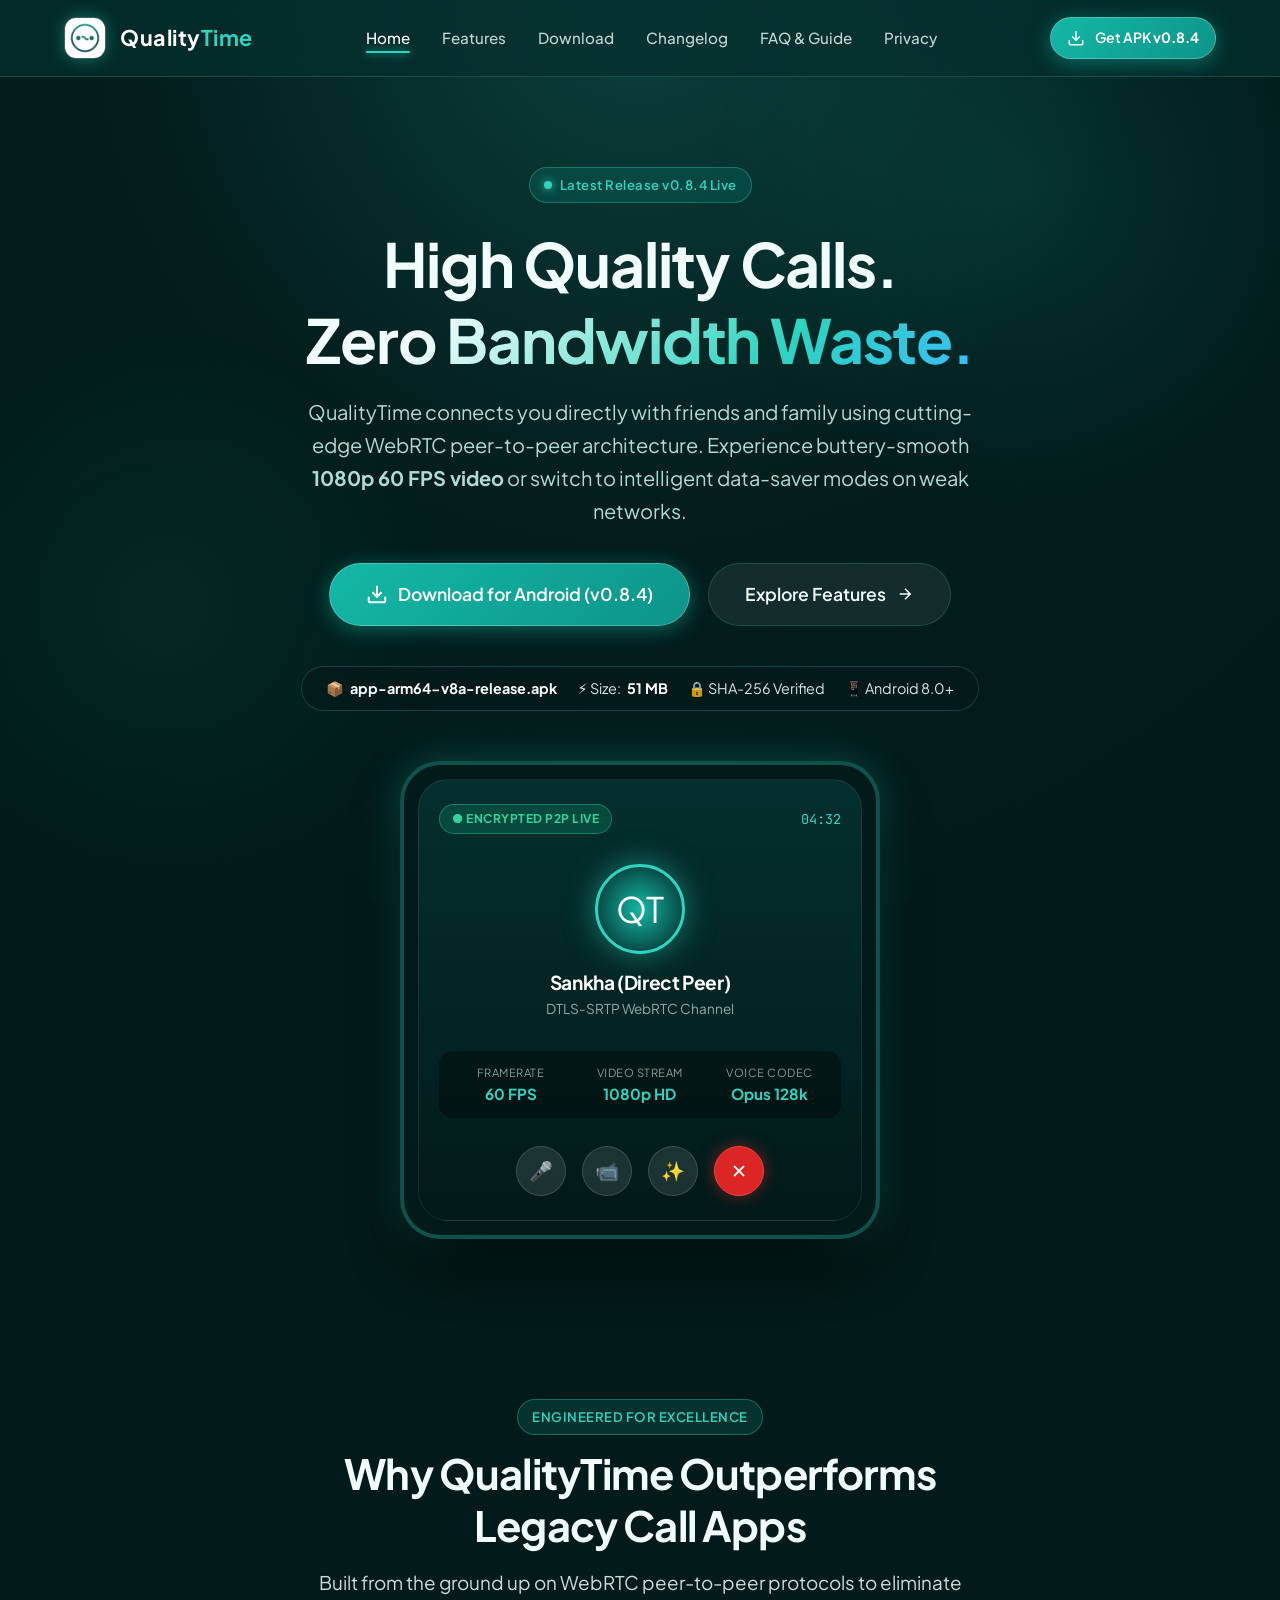
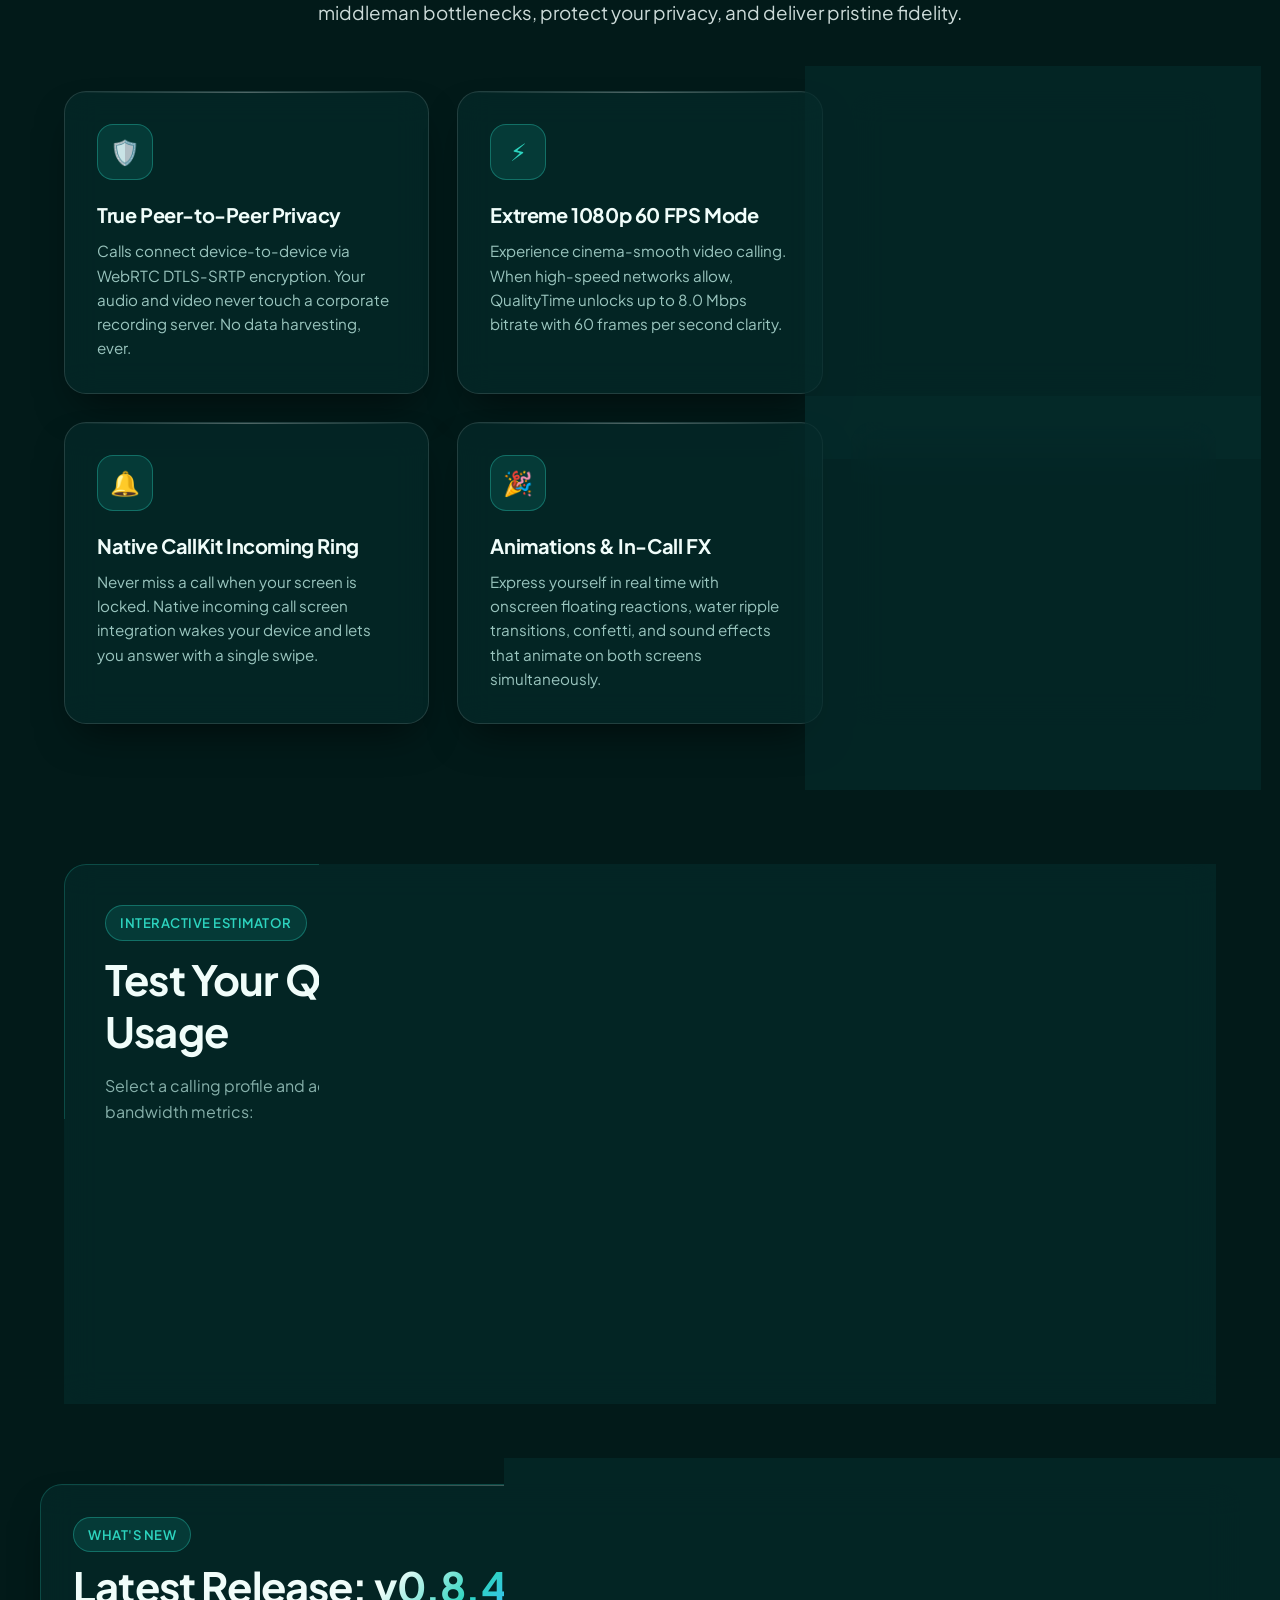
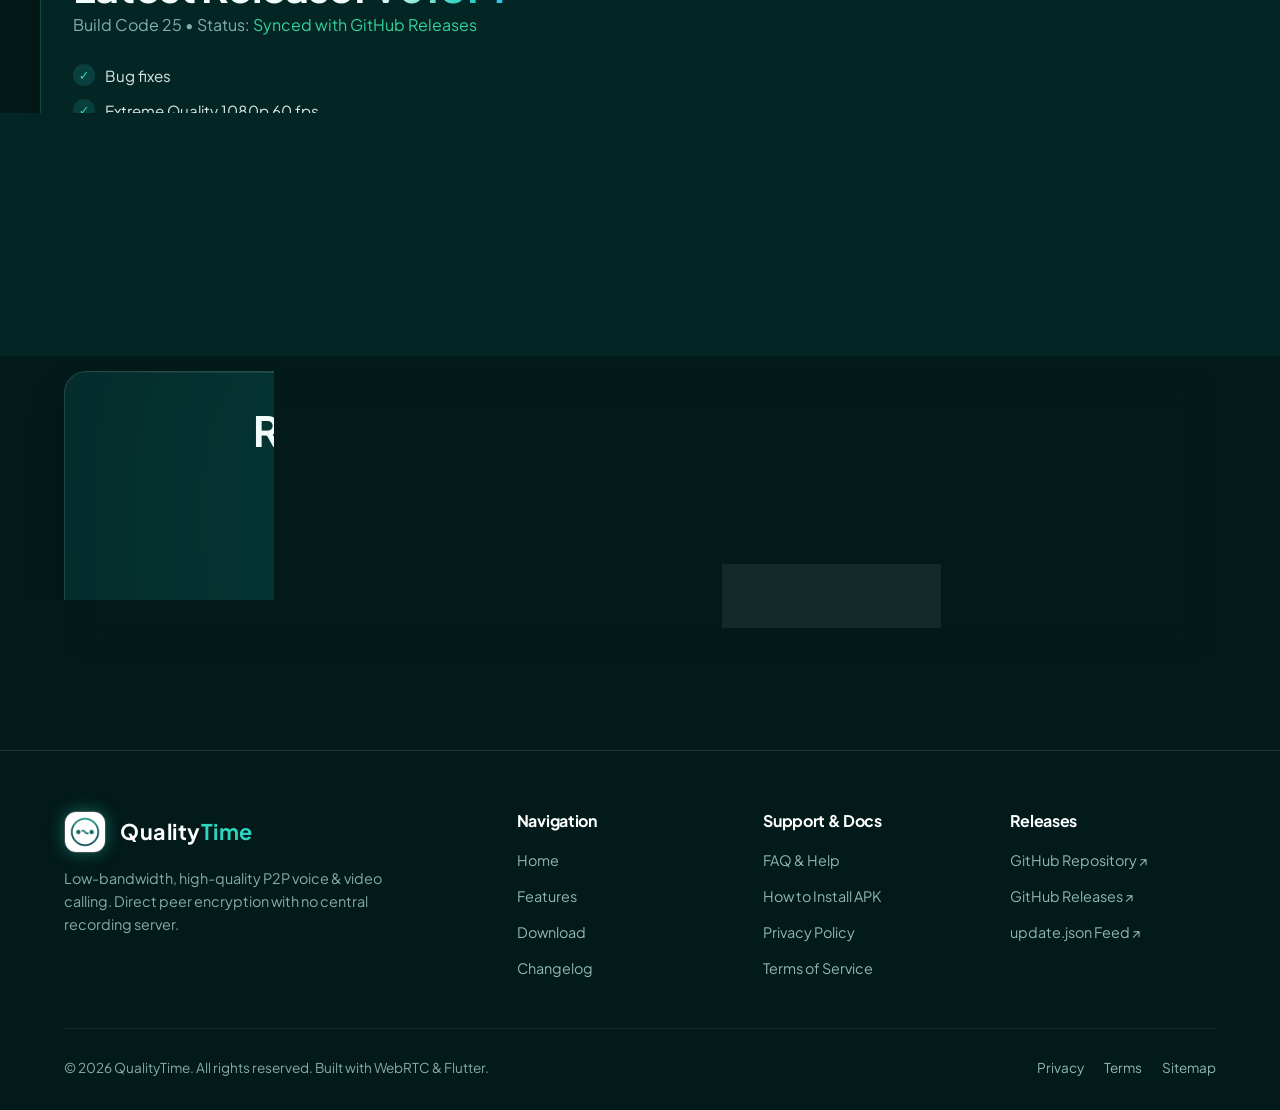
==== docs/index.html @ e75ec9ff "Backup 2026-10-20 17:45" ====
<!DOCTYPE html>
<html lang="en">
<head>
  <meta charset="UTF-8">
  <meta name="viewport" content="width=device-width, initial-scale=1.0">
  <title>QualityTime - High Quality, Low Bandwidth P2P Calling App | Android APK Download</title>
  
  <!-- SEO Meta Tags -->
  <meta name="description" content="Download QualityTime APK for Android. Low-bandwidth, extreme high-quality (1080p 60fps) peer-to-peer voice and video calling app powered by WebRTC. Direct end-to-end encrypted calls without server intermediaries.">
  <meta name="keywords" content="QualityTime, QualityTime APK download, P2P call app, WebRTC video calling, low bandwidth video call, 1080p 60fps video call, encrypted calling app, android apk download, private voice calling, livekit p2p">
  <meta name="author" content="QualityTime Team">
  <meta name="robots" content="index, follow">
  <link rel="canonical" href="./index.html">

  <!-- Open Graph / Facebook -->
  <meta property="og:type" content="website">
  <meta property="og:url" content="https://sankha07x.github.io/qualitytime/">
  <meta property="og:title" content="QualityTime - High Quality, Low Bandwidth P2P Calling App">
  <meta property="og:description" content="Experience studio-grade 1080p 60 FPS peer-to-peer calling on any network. Direct WebRTC encryption, ultra-low bandwidth consumption, and native lockscreen incoming calls.">
  <meta property="og:image" content="assets/img/app-icon.png">

  <!-- Twitter Card -->
  <meta name="twitter:card" content="summary_large_image">
  <meta name="twitter:title" content="QualityTime - High Quality, Low Bandwidth P2P Calling App">
  <meta name="twitter:description" content="Extreme Quality 1080p 60fps, low-data mode, and end-to-end encrypted direct peer calling. Download the latest Android APK.">
  <meta name="twitter:image" content="assets/img/app-icon.png">

  <!-- Favicon & Touch Icons -->
  <link rel="icon" type="image/png" href="favicon.png">
  <link rel="apple-touch-icon" href="assets/img/app-icon.png">
  <meta name="theme-color" content="#042F2E">

  <!-- Google Fonts -->
  <link rel="preconnect" href="https://fonts.googleapis.com">
  <link rel="preconnect" href="https://fonts.gstatic.com" crossorigin>
  <link href="https://fonts.googleapis.com/css2?family=Plus+Jakarta+Sans:wght@400;500;600;700;800&family=JetBrains+Mono:wght@400;600&display=swap" rel="stylesheet">

  <!-- Stylesheet -->
  <link rel="stylesheet" href="assets/css/style.css">

  <!-- Schema.org SoftwareApplication JSON-LD Structured Data for Google Rich Results -->
  <script type="application/ld+json">
  {
    "@context": "https://schema.org",
    "@type": "SoftwareApplication",
    "name": "QualityTime",
    "operatingSystem": "Android 8.0 and above",
    "applicationCategory": "CommunicationApplication",
    "offers": {
      "@type": "Offer",
      "price": "0",
      "priceCurrency": "USD"
    },
    "downloadUrl": "https://github.com/Sankha07x/qualitytime-releases/releases/download/v0.8.4/app-arm64-v8a-release.apk",
    "softwareVersion": "0.8.4",
    "fileSize": "51MB",
    "description": "Low-bandwidth, high-quality P2P voice and video calling app with WebRTC direct connection, extreme 1080p 60fps mode, and live interactive effects.",
    "screenshot": "assets/img/app-icon.png",
    "aggregateRating": {
      "@type": "AggregateRating",
      "ratingValue": "4.9",
      "ratingCount": "128"
    }
  }
  </script>
</head>
<body>

  <!-- Navigation Bar -->
  <header class="navbar">
    <div class="container nav-container">
      <a href="index.html" class="brand" aria-label="QualityTime Home">
        <img src="assets/img/app-icon.png" alt="QualityTime Logo" class="brand-icon">
        <span class="brand-name">Quality<span>Time</span></span>
      </a>

      <nav>
        <ul class="nav-links">
          <li><a href="index.html" class="nav-link active">Home</a></li>
          <li><a href="features.html" class="nav-link">Features</a></li>
          <li><a href="download.html" class="nav-link">Download</a></li>
          <li><a href="changelog.html" class="nav-link">Changelog</a></li>
          <li><a href="faq.html" class="nav-link">FAQ & Guide</a></li>
          <li><a href="privacy.html" class="nav-link">Privacy</a></li>
        </ul>
      </nav>

      <div class="nav-cta">
        <a href="download.html" class="btn btn-primary btn-sm dyn-apk-link" aria-label="Direct Download APK">
          <svg width="18" height="18" viewBox="0 0 24 24" fill="none" stroke="currentColor" stroke-width="2"><path d="M21 15v4a2 2 0 0 1-2 2H5a2 2 0 0 1-2-2v-4"/><polyline points="7 10 12 15 17 10"/><line x1="12" y1="15" x2="12" y2="3"/></svg>
          <span>Get APK <strong class="dyn-version">v0.8.4</strong></span>
        </a>
        <button class="menu-toggle" aria-label="Toggle navigation menu">☰</button>
      </div>
    </div>
  </header>

  <!-- Hero Section -->
  <section class="hero">
    <div class="container">
      <div class="hero-content">
        <div class="pill">
          <span class="pulse-dot"></span>
          <span>Latest Release <span class="dyn-version">v0.8.4</span> Live</span>
        </div>

        <h1 class="hero-title">High Quality Calls.<br><span class="text-gradient">Zero Bandwidth Waste.</span></h1>
        
        <p class="hero-subtitle">
          QualityTime connects you directly with friends and family using cutting-edge WebRTC peer-to-peer architecture. Experience buttery-smooth <strong>1080p 60 FPS video</strong> or switch to intelligent data-saver modes on weak networks.
        </p>

        <div class="hero-actions">
          <a href="https://github.com/Sankha07x/qualitytime-releases/releases/download/v0.8.4/app-arm64-v8a-release.apk" class="btn btn-primary btn-lg dyn-apk-link">
            <svg width="22" height="22" viewBox="0 0 24 24" fill="none" stroke="currentColor" stroke-width="2.2"><path d="M21 15v4a2 2 0 0 1-2 2H5a2 2 0 0 1-2-2v-4"/><polyline points="7 10 12 15 17 10"/><line x1="12" y1="15" x2="12" y2="3"/></svg>
            <span>Download for Android (<span class="dyn-version">v0.8.4</span>)</span>
          </a>

          <a href="features.html" class="btn btn-secondary btn-lg">
            <span>Explore Features</span>
            <svg width="18" height="18" viewBox="0 0 24 24" fill="none" stroke="currentColor" stroke-width="2"><path d="M5 12h14M12 5l7 7-7 7"/></svg>
          </a>
        </div>

        <!-- Release metadata pill -->
        <div class="release-meta-bar">
          <span>📦 <strong class="dyn-filename">app-arm64-v8a-release.apk</strong></span>
          <span>⚡ Size: <strong class="dyn-size">51 MB</strong></span>
          <span>🔒 SHA-256 Verified</span>
          <span>📱 Android 8.0+</span>
        </div>
      </div>

      <!-- Hero Visual / In-App Mockup -->
      <div class="hero-visual">
        <div class="phone-mockup-wrap">
          <div class="phone-mockup">
            <div class="phone-screen">
              <div class="call-header">
                <span class="call-badge-live">● ENCRYPTED P2P LIVE</span>
                <span style="font-family: var(--font-mono); font-size: 0.85rem; color: #2dd4bf;">04:32</span>
              </div>

              <div class="call-avatar-grid">
                <div class="call-avatar">
                  <span>QT</span>
                </div>
                <div style="text-align: center;">
                  <h3 style="font-size: 1.2rem; color: #fff; margin-bottom: 4px;">Sankha (Direct Peer)</h3>
                  <p class="subtle" style="font-size: 0.85rem;">DTLS-SRTP WebRTC Channel</p>
                </div>
              </div>

              <div class="call-stats-row">
                <div class="stat-box">
                  <div class="stat-label">Framerate</div>
                  <div class="stat-value">60 FPS</div>
                </div>
                <div class="stat-box">
                  <div class="stat-label">Video Stream</div>
                  <div class="stat-value">1080p HD</div>
                </div>
                <div class="stat-box">
                  <div class="stat-label">Voice Codec</div>
                  <div class="stat-value">Opus 128k</div>
                </div>
              </div>

              <div class="call-controls">
                <div class="ctrl-btn" title="Toggle Mic">🎤</div>
                <div class="ctrl-btn" title="Toggle Camera">📹</div>
                <div class="ctrl-btn" title="Onscreen FX">✨</div>
                <div class="ctrl-btn hangup" title="End Call">✕</div>
              </div>
            </div>
          </div>
        </div>
      </div>
    </div>
  </section>

  <!-- Key Highlights / Grid Section -->
  <section class="features-section">
    <div class="container">
      <div class="section-head">
        <div class="pill">ENGINEERED FOR EXCELLENCE</div>
        <h2>Why QualityTime Outperforms Legacy Call Apps</h2>
        <p class="lead">Built from the ground up on WebRTC peer-to-peer protocols to eliminate middleman bottlenecks, protect your privacy, and deliver pristine fidelity.</p>
      </div>

      <div class="grid-3">
        <!-- Feature 1 -->
        <div class="glass-card">
          <div class="feature-icon-box">🛡️</div>
          <h3 class="feature-title">True Peer-to-Peer Privacy</h3>
          <p class="feature-desc">Calls connect device-to-device via WebRTC DTLS-SRTP encryption. Your audio and video never touch a corporate recording server. No data harvesting, ever.</p>
        </div>

        <!-- Feature 2 -->
        <div class="glass-card">
          <div class="feature-icon-box">⚡</div>
          <h3 class="feature-title">Extreme 1080p 60 FPS Mode</h3>
          <p class="feature-desc">Experience cinema-smooth video calling. When high-speed networks allow, QualityTime unlocks up to 8.0 Mbps bitrate with 60 frames per second clarity.</p>
        </div>

        <!-- Feature 3 -->
        <div class="glass-card">
          <div class="feature-icon-box">📉</div>
          <h3 class="feature-title">Dynamic Low-Bandwidth Saver</h3>
          <p class="feature-desc">Traveling or on poor cellular reception? Adaptive bitrate scaling downscales to 150 kbps video and 16 kbps Opus audio so calls never drop or stutter.</p>
        </div>

        <!-- Feature 4 -->
        <div class="glass-card">
          <div class="feature-icon-box">🔔</div>
          <h3 class="feature-title">Native CallKit Incoming Ring</h3>
          <p class="feature-desc">Never miss a call when your screen is locked. Native incoming call screen integration wakes your device and lets you answer with a single swipe.</p>
        </div>

        <!-- Feature 5 -->
        <div class="glass-card">
          <div class="feature-icon-box">🎉</div>
          <h3 class="feature-title">Animations & In-Call FX</h3>
          <p class="feature-desc">Express yourself in real time with onscreen floating reactions, water ripple transitions, confetti, and sound effects that animate on both screens simultaneously.</p>
        </div>

        <!-- Feature 6 -->
        <div class="glass-card">
          <div class="feature-icon-box">🎨</div>
          <h3 class="feature-title">Deep Frosted Glass Aesthetics</h3>
          <p class="feature-desc">Custom wallpaper support, adjustable backdrop blur, customizable color schemes, and custom ringtones tailored for personal comfort.</p>
        </div>
      </div>
    </div>
  </section>

  <!-- Interactive Quality & Bandwidth Calculator -->
  <section class="container">
    <div class="calculator-box" id="quality-calculator">
      <div class="calc-grid">
        <div>
          <div class="pill">INTERACTIVE ESTIMATOR</div>
          <h2 style="margin: 12px 0 16px;">Test Your Quality & Data Usage</h2>
          <p class="subtle">Select a calling profile and adjust the duration slider to see real bandwidth metrics:</p>

          <div class="quality-buttons">
            <button class="quality-btn" data-profile="low">Low (Saver)</button>
            <button class="quality-btn" data-profile="medium">Medium</button>
            <button class="quality-btn" data-profile="high">High (720p)</button>
            <button class="quality-btn active" data-profile="extreme">Extreme (1080p 60fps)</button>
          </div>

          <div style="margin-top: 24px;">
            <div style="display: flex; justify-content: space-between; margin-bottom: 8px;">
              <label for="calc-duration-slider" style="font-weight: 600;">Call Duration:</label>
              <span id="calc-duration-label" style="font-weight: 700; color: #2dd4bf;">30 min</span>
            </div>
            <input type="range" id="calc-duration-slider" min="5" max="120" step="5" value="30" style="width: 100%; accent-color: #14b8a6; cursor: pointer;">
          </div>

          <p id="calc-desc" style="margin-top: 18px; font-size: 0.92rem; color: #99f6e4;">Ultra high-fidelity lossless P2P stream for flagship devices.</p>
        </div>

        <div class="calc-result-card">
          <span style="font-size: 0.85rem; text-transform: uppercase; letter-spacing: 1px; color: rgba(204, 251, 241, 0.7);">Estimated Data Consumed</span>
          <div class="calc-rate-big" id="calc-total-mb">1.8 GB</div>
          <div style="display: grid; grid-template-columns: 1fr 1fr; gap: 14px; margin-top: 24px; text-align: left;">
            <div>
              <div class="stat-label">Stream Rate</div>
              <div id="calc-bitrate" style="font-weight: 700; color: #fff;">8.0 Mbps</div>
            </div>
            <div>
              <div class="stat-label">Framerate</div>
              <div id="calc-fps" style="font-weight: 700; color: #fff;">60 FPS</div>
            </div>
            <div>
              <div class="stat-label">Per Hour</div>
              <div id="calc-per-hour" style="font-weight: 700; color: #fff;">3.6 GB/hr</div>
            </div>
            <div>
              <div class="stat-label">Audio Quality</div>
              <div id="calc-audio" style="font-weight: 700; color: #fff;">128 kbps Opus</div>
            </div>
          </div>
        </div>
      </div>
    </div>
  </section>

  <!-- Latest Release & Changelog Preview -->
  <section class="container" style="padding: 40px 0 80px;">
    <div class="glass-card" style="border-color: var(--border-glass);">
      <div style="display: flex; justify-content: space-between; align-items: center; flex-wrap: wrap; gap: 20px; margin-bottom: 24px;">
        <div>
          <span class="pill" style="margin-bottom: 8px;">WHAT'S NEW</span>
          <h2>Latest Release: <span class="dyn-version text-gradient">v0.8.4</span></h2>
          <p class="subtle">Build Code <span class="dyn-code">25</span> &bull; Status: <span class="dyn-fetch-status" style="color: #34d399;">Active Production</span></p>
        </div>

        <a href="https://github.com/Sankha07x/qualitytime-releases/releases/download/v0.8.4/app-arm64-v8a-release.apk" class="btn btn-primary dyn-apk-link">
          <svg width="20" height="20" viewBox="0 0 24 24" fill="none" stroke="currentColor" stroke-width="2"><path d="M21 15v4a2 2 0 0 1-2 2H5a2 2 0 0 1-2-2v-4"/><polyline points="7 10 12 15 17 10"/><line x1="12" y1="15" x2="12" y2="3"/></svg>
          <span>Download APK (<span class="dyn-size">51 MB</span>)</span>
        </a>
      </div>

      <ul class="notes-list dyn-notes-list">
        <li>Bug fixes & connection stability improvements</li>
        <li>Extreme Quality 1080p 60 fps mode for crystal-clear video</li>
        <li>Animations OnScreen & interactive real-time reactions</li>
        <li>New customization options and glass visual theme</li>
      </ul>

      <div style="margin-top: 24px; padding-top: 16px; border-top: 1px solid var(--border-glass-light); display: flex; justify-content: space-between; align-items: center; flex-wrap: wrap; gap: 12px; font-size: 0.9rem;">
        <span class="subtle">Automated live updates directly from GitHub Releases</span>
        <a href="changelog.html" style="color: #2dd4bf; font-weight: 600;">View Full Release History →</a>
      </div>
    </div>
  </section>

  <!-- Download CTA Banner -->
  <section class="container" style="padding-bottom: 90px;">
    <div class="glass-card" style="text-align: center; background: radial-gradient(circle at 50% 50%, rgba(20, 184, 166, 0.25) 0%, rgba(4, 47, 46, 0.9) 100%);">
      <h2 style="margin-bottom: 16px;">Ready for Crystal-Clear, Private Calling?</h2>
      <p class="lead" style="max-width: 600px; margin: 0 auto 32px;">Download the official QualityTime APK directly to your Android device today and feel the difference.</p>
      
      <div style="display: flex; justify-content: center; gap: 16px; flex-wrap: wrap;">
        <a href="https://github.com/Sankha07x/qualitytime-releases/releases/download/v0.8.4/app-arm64-v8a-release.apk" class="btn btn-primary btn-lg dyn-apk-link">
          <svg width="22" height="22" viewBox="0 0 24 24" fill="none" stroke="currentColor" stroke-width="2.2"><path d="M21 15v4a2 2 0 0 1-2 2H5a2 2 0 0 1-2-2v-4"/><polyline points="7 10 12 15 17 10"/><line x1="12" y1="15" x2="12" y2="3"/></svg>
          <span>Download Official APK (<span class="dyn-version">v0.8.4</span>)</span>
        </a>
        <a href="download.html" class="btn btn-secondary btn-lg">Installation Guide</a>
      </div>
    </div>
  </section>

  <!-- Footer -->
  <footer class="footer">
    <div class="container">
      <div class="footer-grid">
        <div class="footer-brand">
          <div class="brand">
            <img src="assets/img/app-icon.png" alt="QualityTime Logo" class="brand-icon">
            <span class="brand-name">Quality<span>Time</span></span>
          </div>
          <p>Low-bandwidth, high-quality P2P voice & video calling. Direct peer encryption with no central recording server.</p>
        </div>

        <div class="footer-col">
          <h4>Navigation</h4>
          <ul class="footer-links">
            <li><a href="index.html" class="footer-link">Home</a></li>
            <li><a href="features.html" class="footer-link">Features</a></li>
            <li><a href="download.html" class="footer-link">Download</a></li>
            <li><a href="changelog.html" class="footer-link">Changelog</a></li>
          </ul>
        </div>

        <div class="footer-col">
          <h4>Support & Docs</h4>
          <ul class="footer-links">
            <li><a href="faq.html" class="footer-link">FAQ & Help</a></li>
            <li><a href="download.html#install-guide" class="footer-link">How to Install APK</a></li>
            <li><a href="privacy.html" class="footer-link">Privacy Policy</a></li>
            <li><a href="terms.html" class="footer-link">Terms of Service</a></li>
          </ul>
        </div>

        <div class="footer-col">
          <h4>Releases</h4>
          <ul class="footer-links">
            <li><a href="https://github.com/Sankha07x/qualitytime-releases" target="_blank" rel="noopener" class="footer-link">GitHub Repository ↗</a></li>
            <li><a href="https://github.com/Sankha07x/qualitytime-releases/releases" target="_blank" rel="noopener" class="footer-link">GitHub Releases ↗</a></li>
            <li><a href="https://raw.githubusercontent.com/Sankha07x/qualitytime-releases/main/update.json" target="_blank" rel="noopener" class="footer-link">update.json Feed ↗</a></li>
          </ul>
        </div>
      </div>

      <div class="footer-bottom">
        <div>&copy; 2026 QualityTime. All rights reserved. Built with WebRTC & Flutter.</div>
        <div style="display: flex; gap: 20px;">
          <a href="privacy.html" class="footer-link">Privacy</a>
          <a href="terms.html" class="footer-link">Terms</a>
          <a href="sitemap.xml" class="footer-link">Sitemap</a>
        </div>
      </div>
    </div>
  </footer>

  <!-- Client Script -->
  <script src="assets/js/main.js"></script>
</body>
</html>
---- docs/assets/css/style.css ----
/* ==========================================================================
   QualityTime Official Website Stylesheet
   Theme: Pine Teal (#042F2E), Emerald & Neon Mint (#14B8A6 / #2DD4BF),
   Glassmorphism (Frosted Glass), Modern Minimalist
   ========================================================================== */

:root {
  --bg-darkest: #021a19;
  --bg-primary: #042f2e;
  --bg-radial-1: #0a403d;
  --bg-radial-2: #031e1d;
  --bg-card: rgba(6, 44, 43, 0.65);
  --bg-card-hover: rgba(9, 58, 56, 0.85);
  --bg-glass-input: rgba(2, 26, 25, 0.7);
  
  --primary: #14b8a6;
  --primary-glow: #2dd4bf;
  --primary-deep: #0f766e;
  --accent-cyan: #38bdf8;
  --accent-emerald: #10b981;
  --accent-purple: #a855f7;
  
  --text-main: #f0fdfa;
  --text-body: #ccfbf1;
  --text-muted: #99f6e4;
  --text-dim: #5eead4;
  --text-subtle: #64748b;
  --border-glass: rgba(45, 212, 191, 0.22);
  --border-glass-light: rgba(255, 255, 255, 0.12);
  --border-focus: #2dd4bf;

  --shadow-glow: 0 0 40px -10px rgba(45, 212, 191, 0.35);
  --shadow-card: 0 20px 40px -15px rgba(0, 0, 0, 0.6);
  --shadow-sm: 0 4px 12px rgba(0, 0, 0, 0.25);
  
  --radius-sm: 8px;
  --radius-md: 14px;
  --radius-lg: 22px;
  --radius-full: 9999px;
  
  --font-sans: 'Plus Jakarta Sans', system-ui, -apple-system, BlinkMacSystemFont, 'Segoe UI', Roboto, Helvetica, Arial, sans-serif;
  --font-mono: 'JetBrains Mono', 'Fira Code', Menlo, Consolas, monospace;

  --transition-smooth: all 0.25s cubic-bezier(0.16, 1, 0.3, 1);
}

/* Reset & Basics */
*, *::before, *::after {
  box-sizing: border-box;
  margin: 0;
  padding: 0;
}

html {
  font-family: var(--font-sans);
  background-color: var(--bg-darkest);
  color: var(--text-body);
  scroll-behavior: smooth;
  -webkit-font-smoothing: antialiased;
  -moz-osx-font-smoothing: grayscale;
}

body {
  min-height: 100vh;
  display: flex;
  flex-direction: column;
  background: radial-gradient(circle at 50% 0%, var(--bg-radial-1) 0%, var(--bg-radial-2) 45%, var(--bg-darkest) 100%);
  background-attachment: fixed;
  overflow-x: hidden;
  position: relative;
  line-height: 1.65;
  font-size: 16px;
}

/* Subtle ambient background glow circles */
body::before {
  content: '';
  position: fixed;
  top: -10vw;
  right: -5vw;
  width: 50vw;
  height: 50vw;
  background: radial-gradient(circle, rgba(20, 184, 166, 0.12) 0%, transparent 70%);
  border-radius: 50%;
  pointer-events: none;
  z-index: 0;
}

body::after {
  content: '';
  position: fixed;
  bottom: 0;
  left: -10vw;
  width: 45vw;
  height: 45vw;
  background: radial-gradient(circle, rgba(16, 185, 129, 0.08) 0%, transparent 70%);
  border-radius: 50%;
  pointer-events: none;
  z-index: 0;
}

a {
  color: inherit;
  text-decoration: none;
  transition: var(--transition-smooth);
}

img, svg {
  display: block;
  max-width: 100%;
}

button, input, select {
  font-family: inherit;
}

/* Containers */
.container {
  width: 100%;
  max-width: 1200px;
  margin: 0 auto;
  padding: 0 24px;
  position: relative;
  z-index: 1;
}

.container-narrow {
  max-width: 860px;
}

/* Typography Helpers */
h1, h2, h3, h4, h5, h6 {
  color: var(--text-main);
  font-weight: 700;
  line-height: 1.25;
  letter-spacing: -0.02em;
}

h1 { font-size: clamp(2.4rem, 5vw, 3.8rem); }
h2 { font-size: clamp(1.8rem, 3.5vw, 2.6rem); }
h3 { font-size: clamp(1.3rem, 2.5vw, 1.7rem); }
h4 { font-size: 1.2rem; }

.text-gradient {
  background: linear-gradient(135deg, #f0fdfa 20%, #2dd4bf 70%, #38bdf8 100%);
  -webkit-background-clip: text;
  -webkit-text-fill-color: transparent;
}

.text-gradient-alt {
  background: linear-gradient(135deg, #2dd4bf 0%, #10b981 100%);
  -webkit-background-clip: text;
  -webkit-text-fill-color: transparent;
}

.lead {
  font-size: 1.18rem;
  color: rgba(240, 253, 250, 0.85);
  line-height: 1.6;
}

.subtle {
  color: rgba(204, 251, 241, 0.65);
}

/* Navigation */
.navbar {
  position: sticky;
  top: 0;
  width: 100%;
  z-index: 100;
  backdrop-filter: blur(18px);
  -webkit-backdrop-filter: blur(18px);
  background: rgba(4, 47, 46, 0.75);
  border-bottom: 1px solid var(--border-glass-light);
  transition: var(--transition-smooth);
}

.nav-container {
  display: flex;
  align-items: center;
  justify-content: space-between;
  height: 76px;
}

.brand {
  display: flex;
  align-items: center;
  gap: 14px;
}

.brand-icon {
  width: 42px;
  height: 42px;
  border-radius: 12px;
  object-fit: cover;
  box-shadow: 0 0 16px rgba(45, 212, 191, 0.4);
  border: 1px solid rgba(255, 255, 255, 0.25);
}

.brand-name {
  font-size: 1.35rem;
  font-weight: 700;
  letter-spacing: 0.5px;
  color: #fff;
}

.brand-name span {
  color: var(--primary-glow);
}

.nav-links {
  display: flex;
  align-items: center;
  gap: 32px;
  list-style: none;
}

.nav-link {
  font-size: 0.95rem;
  font-weight: 500;
  color: rgba(240, 253, 250, 0.8);
  position: relative;
  padding: 6px 0;
}

.nav-link:hover, .nav-link.active {
  color: #fff;
}

.nav-link.active::after {
  content: '';
  position: absolute;
  bottom: 0;
  left: 0;
  width: 100%;
  height: 2px;
  background: var(--primary-glow);
  box-shadow: 0 0 8px var(--primary-glow);
  border-radius: 2px;
}

.nav-cta {
  display: flex;
  align-items: center;
  gap: 16px;
}

/* Mobile Toggle */
.menu-toggle {
  display: none;
  background: transparent;
  border: none;
  color: var(--text-main);
  font-size: 1.5rem;
  cursor: pointer;
  padding: 8px;
}

/* Buttons */
.btn {
  display: inline-flex;
  align-items: center;
  justify-content: center;
  gap: 10px;
  padding: 12px 24px;
  border-radius: var(--radius-full);
  font-weight: 600;
  font-size: 0.98rem;
  cursor: pointer;
  transition: var(--transition-smooth);
  border: 1px solid transparent;
  text-align: center;
}

.btn-primary {
  background: linear-gradient(135deg, #14b8a6 0%, #0d9488 100%);
  color: #ffffff;
  box-shadow: 0 4px 20px rgba(20, 184, 166, 0.45);
  border: 1px solid rgba(255, 255, 255, 0.25);
}

.btn-primary:hover {
  transform: translateY(-2px);
  background: linear-gradient(135deg, #2dd4bf 0%, #14b8a6 100%);
  box-shadow: 0 8px 30px rgba(45, 212, 191, 0.65);
  color: #042f2e;
}

.btn-secondary {
  background: rgba(255, 255, 255, 0.07);
  backdrop-filter: blur(12px);
  -webkit-backdrop-filter: blur(12px);
  color: #f0fdfa;
  border: 1px solid var(--border-glass);
}

.btn-secondary:hover {
  background: rgba(255, 255, 255, 0.14);
  border-color: rgba(45, 212, 191, 0.5);
  transform: translateY(-2px);
  color: #ffffff;
}

.btn-sm {
  padding: 8px 16px;
  font-size: 0.88rem;
}

.btn-lg {
  padding: 16px 36px;
  font-size: 1.1rem;
}

/* Badges & Pills */
.pill {
  display: inline-flex;
  align-items: center;
  gap: 8px;
  padding: 6px 14px;
  border-radius: var(--radius-full);
  font-size: 0.82rem;
  font-weight: 600;
  letter-spacing: 0.5px;
  background: rgba(20, 184, 166, 0.15);
  border: 1px solid rgba(45, 212, 191, 0.35);
  color: var(--primary-glow);
}

.pulse-dot {
  width: 8px;
  height: 8px;
  border-radius: 50%;
  background: #2dd4bf;
  box-shadow: 0 0 10px #2dd4bf;
  animation: pulse 2s infinite;
}

@keyframes pulse {
  0% { transform: scale(0.95); box-shadow: 0 0 0 0 rgba(45, 212, 191, 0.7); }
  70% { transform: scale(1.1); box-shadow: 0 0 0 10px rgba(45, 212, 191, 0); }
  100% { transform: scale(0.95); box-shadow: 0 0 0 0 rgba(45, 212, 191, 0); }
}

/* Glass Cards */
.glass-card {
  background: var(--bg-card);
  backdrop-filter: blur(16px);
  -webkit-backdrop-filter: blur(16px);
  border: 1px solid var(--border-glass-light);
  border-radius: var(--radius-lg);
  padding: 32px;
  box-shadow: var(--shadow-card);
  transition: var(--transition-smooth);
  position: relative;
  overflow: hidden;
}

.glass-card::before {
  content: '';
  position: absolute;
  top: 0;
  left: 0;
  right: 0;
  height: 1px;
  background: linear-gradient(90deg, transparent, rgba(255, 255, 255, 0.3), transparent);
}

.glass-card:hover {
  background: var(--bg-card-hover);
  border-color: var(--border-glass);
  transform: translateY(-4px);
  box-shadow: var(--shadow-glow), var(--shadow-card);
}

/* Hero Section */
.hero {
  padding: 90px 0 60px;
  text-align: center;
  position: relative;
}

.hero-content {
  max-width: 880px;
  margin: 0 auto;
}

.hero-title {
  margin: 22px 0 18px;
}

.hero-subtitle {
  font-size: 1.25rem;
  color: rgba(204, 251, 241, 0.85);
  margin-bottom: 36px;
  max-width: 680px;
  margin-left: auto;
  margin-right: auto;
}

.hero-actions {
  display: flex;
  align-items: center;
  justify-content: center;
  gap: 18px;
  flex-wrap: wrap;
  margin-bottom: 40px;
}

.release-meta-bar {
  display: inline-flex;
  align-items: center;
  gap: 20px;
  padding: 10px 24px;
  background: rgba(2, 26, 25, 0.6);
  border: 1px solid var(--border-glass);
  border-radius: var(--radius-full);
  font-size: 0.9rem;
  color: rgba(240, 253, 250, 0.9);
}

.release-meta-bar span {
  display: flex;
  align-items: center;
  gap: 6px;
}

.release-meta-bar strong {
  color: #fff;
}

/* Hero App Showcase Visual */
.hero-visual {
  margin-top: 50px;
  position: relative;
  display: flex;
  justify-content: center;
}

.phone-mockup-wrap {
  position: relative;
  width: 100%;
  max-width: 480px;
}

.phone-mockup {
  background: #021a19;
  border: 4px solid rgba(45, 212, 191, 0.3);
  border-radius: 40px;
  padding: 14px;
  box-shadow: 0 30px 60px -15px rgba(0, 0, 0, 0.9), 0 0 40px rgba(45, 212, 191, 0.25);
  position: relative;
  overflow: hidden;
}

.phone-screen {
  background: linear-gradient(180deg, #042f2e 0%, #021a19 100%);
  border-radius: 30px;
  overflow: hidden;
  padding: 24px 20px;
  text-align: left;
  border: 1px solid rgba(255, 255, 255, 0.08);
}

.call-header {
  display: flex;
  justify-content: space-between;
  align-items: center;
  margin-bottom: 24px;
}

.call-badge-live {
  background: rgba(16, 185, 129, 0.2);
  color: #34d399;
  border: 1px solid rgba(52, 211, 153, 0.4);
  padding: 4px 12px;
  border-radius: 20px;
  font-size: 0.75rem;
  font-weight: 700;
  letter-spacing: 0.5px;
}

.call-avatar-grid {
  display: flex;
  flex-direction: column;
  align-items: center;
  gap: 16px;
  margin: 30px 0;
}

.call-avatar {
  width: 90px;
  height: 90px;
  border-radius: 50%;
  background: radial-gradient(circle, #14b8a6 0%, #042f2e 90%);
  display: flex;
  align-items: center;
  justify-content: center;
  font-size: 2.2rem;
  color: #fff;
  border: 3px solid #2dd4bf;
  box-shadow: 0 0 30px rgba(45, 212, 191, 0.5);
  position: relative;
}

.call-stats-row {
  display: grid;
  grid-template-columns: repeat(3, 1fr);
  gap: 10px;
  background: rgba(0, 0, 0, 0.35);
  border-radius: 14px;
  padding: 12px;
  margin-top: 24px;
}

.stat-box {
  text-align: center;
}

.stat-label {
  font-size: 0.7rem;
  color: rgba(204, 251, 241, 0.6);
  text-transform: uppercase;
  letter-spacing: 0.5px;
}

.stat-value {
  font-size: 0.95rem;
  font-weight: 700;
  color: #2dd4bf;
}

.call-controls {
  display: flex;
  justify-content: center;
  gap: 16px;
  margin-top: 28px;
}

.ctrl-btn {
  width: 50px;
  height: 50px;
  border-radius: 50%;
  display: flex;
  align-items: center;
  justify-content: center;
  background: rgba(255, 255, 255, 0.1);
  border: 1px solid rgba(255, 255, 255, 0.15);
  color: #fff;
  cursor: pointer;
  font-size: 1.2rem;
}

.ctrl-btn.hangup {
  background: #dc2626;
  border-color: #ef4444;
  box-shadow: 0 0 16px rgba(220, 38, 38, 0.5);
}

/* Feature Grid */
.features-section {
  padding: 100px 0;
}

.section-head {
  text-align: center;
  max-width: 720px;
  margin: 0 auto 64px;
}

.section-head h2 {
  margin-top: 12px;
  margin-bottom: 16px;
}

.grid-3 {
  display: grid;
  grid-template-columns: repeat(auto-fit, minmax(320px, 1fr));
  gap: 28px;
}

.grid-2 {
  display: grid;
  grid-template-columns: repeat(auto-fit, minmax(400px, 1fr));
  gap: 32px;
}

.feature-icon-box {
  width: 56px;
  height: 56px;
  border-radius: 16px;
  background: rgba(20, 184, 166, 0.15);
  border: 1px solid rgba(45, 212, 191, 0.35);
  color: #2dd4bf;
  display: flex;
  align-items: center;
  justify-content: center;
  font-size: 1.5rem;
  margin-bottom: 22px;
}

.feature-title {
  margin-bottom: 12px;
  font-size: 1.25rem;
}

.feature-desc {
  color: rgba(204, 251, 241, 0.75);
  font-size: 0.95rem;
  line-height: 1.6;
}

/* Interactive Quality Calculator */
.calculator-box {
  background: var(--bg-card);
  backdrop-filter: blur(16px);
  -webkit-backdrop-filter: blur(16px);
  border: 1px solid var(--border-glass);
  border-radius: var(--radius-lg);
  padding: 40px;
  margin: 40px 0;
}

.calc-grid {
  display: grid;
  grid-template-columns: 1fr 1fr;
  gap: 40px;
  align-items: center;
}

.quality-buttons {
  display: flex;
  gap: 10px;
  margin: 20px 0;
  flex-wrap: wrap;
}

.quality-btn {
  padding: 10px 18px;
  border-radius: var(--radius-md);
  border: 1px solid var(--border-glass-light);
  background: rgba(255, 255, 255, 0.05);
  color: var(--text-body);
  cursor: pointer;
  font-weight: 600;
  font-size: 0.9rem;
  transition: var(--transition-smooth);
}

.quality-btn:hover {
  background: rgba(20, 184, 166, 0.2);
  border-color: var(--primary-glow);
}

.quality-btn.active {
  background: var(--primary);
  color: #fff;
  border-color: var(--primary-glow);
  box-shadow: 0 0 15px rgba(45, 212, 191, 0.4);
}

.calc-result-card {
  background: rgba(2, 26, 25, 0.75);
  border: 1px solid var(--border-glass);
  border-radius: var(--radius-md);
  padding: 28px;
  text-align: center;
}

.calc-rate-big {
  font-size: 3rem;
  font-weight: 800;
  color: #2dd4bf;
  margin: 10px 0;
  line-height: 1;
}

/* Download Hub */
.download-hero {
  padding: 80px 0 40px;
  text-align: center;
}

.download-card-featured {
  background: linear-gradient(180deg, rgba(20, 184, 166, 0.15) 0%, rgba(6, 44, 43, 0.8) 100%);
  border: 2px solid var(--border-glass);
  border-radius: var(--radius-lg);
  padding: 44px;
  box-shadow: var(--shadow-glow), var(--shadow-card);
  text-align: left;
  display: grid;
  grid-template-columns: 1.2fr 1fr;
  gap: 40px;
  align-items: center;
}

.download-platforms-grid {
  display: grid;
  grid-template-columns: repeat(auto-fit, minmax(240px, 1fr));
  gap: 20px;
  margin: 40px 0;
}

.platform-card {
  background: var(--bg-card);
  border: 1px solid var(--border-glass-light);
  border-radius: var(--radius-md);
  padding: 24px;
  text-align: center;
  transition: var(--transition-smooth);
}

.platform-card:hover {
  border-color: var(--border-glass);
  transform: translateY(-2px);
}

.platform-icon {
  font-size: 2.5rem;
  margin-bottom: 12px;
  color: var(--primary-glow);
}

.platform-badge {
  display: inline-block;
  padding: 4px 10px;
  border-radius: var(--radius-full);
  font-size: 0.75rem;
  font-weight: 700;
  margin-top: 10px;
}

.badge-available {
  background: rgba(16, 185, 129, 0.2);
  color: #34d399;
  border: 1px solid rgba(52, 211, 153, 0.4);
}

.badge-soon {
  background: rgba(245, 158, 11, 0.2);
  color: #fbbf24;
  border: 1px solid rgba(251, 191, 36, 0.4);
}

/* Step-by-Step Install Guide */
.steps-wrap {
  margin: 50px 0;
  display: grid;
  grid-template-columns: repeat(auto-fit, minmax(260px, 1fr));
  gap: 24px;
}

.step-card {
  background: var(--bg-card);
  border: 1px solid var(--border-glass-light);
  border-radius: var(--radius-md);
  padding: 28px;
  position: relative;
}

.step-num {
  width: 36px;
  height: 36px;
  border-radius: 50%;
  background: var(--primary);
  color: #042f2e;
  font-weight: 800;
  display: flex;
  align-items: center;
  justify-content: center;
  margin-bottom: 16px;
  box-shadow: 0 0 14px rgba(45, 212, 191, 0.6);
}

/* FAQ Accordion */
.faq-list {
  display: flex;
  flex-direction: column;
  gap: 16px;
  margin: 40px 0;
}

.faq-item {
  background: var(--bg-card);
  border: 1px solid var(--border-glass-light);
  border-radius: var(--radius-md);
  overflow: hidden;
  transition: var(--transition-smooth);
}

.faq-item:hover {
  border-color: var(--border-glass);
}

.faq-question {
  width: 100%;
  padding: 20px 24px;
  display: flex;
  justify-content: space-between;
  align-items: center;
  background: transparent;
  border: none;
  color: var(--text-main);
  font-size: 1.05rem;
  font-weight: 600;
  text-align: left;
  cursor: pointer;
}

.faq-icon {
  font-size: 1.2rem;
  transition: transform 0.25s ease;
  color: var(--primary-glow);
}

.faq-answer {
  max-height: 0;
  overflow: hidden;
  transition: max-height 0.3s cubic-bezier(0, 1, 0, 1);
  padding: 0 24px;
  color: rgba(204, 251, 241, 0.85);
  font-size: 0.95rem;
}

.faq-item.open .faq-answer {
  max-height: 600px;
  padding-bottom: 22px;
  transition: max-height 0.4s ease-in-out;
}

.faq-item.open .faq-icon {
  transform: rotate(45deg);
}

/* Notes & Checklist */
.notes-list {
  list-style: none;
  display: flex;
  flex-direction: column;
  gap: 10px;
  margin: 16px 0;
}

.notes-list li {
  display: flex;
  align-items: center;
  gap: 10px;
  color: rgba(240, 253, 250, 0.9);
  font-size: 0.95rem;
}

.notes-list li::before {
  content: '✓';
  color: #2dd4bf;
  font-weight: 800;
  background: rgba(45, 212, 191, 0.15);
  width: 22px;
  height: 22px;
  border-radius: 50%;
  display: inline-flex;
  align-items: center;
  justify-content: center;
  font-size: 0.8rem;
}

/* Legal Documents & Content formatting */
.legal-content {
  background: var(--bg-card);
  border: 1px solid var(--border-glass-light);
  border-radius: var(--radius-lg);
  padding: 48px;
  margin: 40px 0 80px;
}

.legal-content h2 {
  margin-top: 36px;
  margin-bottom: 14px;
  font-size: 1.5rem;
  color: var(--text-main);
  border-bottom: 1px solid var(--border-glass-light);
  padding-bottom: 8px;
}

.legal-content p, .legal-content ul {
  margin-bottom: 18px;
  color: rgba(204, 251, 241, 0.85);
}

.legal-content ul {
  padding-left: 24px;
}

.legal-content li {
  margin-bottom: 8px;
}

/* Footer */
.footer {
  margin-top: auto;
  background: #021a19;
  border-top: 1px solid var(--border-glass-light);
  padding: 60px 0 30px;
  font-size: 0.9rem;
  color: rgba(204, 251, 241, 0.65);
}

.footer-grid {
  display: grid;
  grid-template-columns: 2fr 1fr 1fr 1fr;
  gap: 40px;
  margin-bottom: 48px;
}

.footer-brand p {
  margin-top: 14px;
  max-width: 320px;
  line-height: 1.6;
}

.footer-col h4 {
  color: #fff;
  font-size: 1rem;
  margin-bottom: 18px;
}

.footer-links {
  list-style: none;
  display: flex;
  flex-direction: column;
  gap: 12px;
}

.footer-link {
  color: rgba(204, 251, 241, 0.7);
}

.footer-link:hover {
  color: var(--primary-glow);
  transform: translateX(3px);
}

.footer-bottom {
  display: flex;
  justify-content: space-between;
  align-items: center;
  padding-top: 28px;
  border-top: 1px solid rgba(255, 255, 255, 0.08);
  font-size: 0.85rem;
  flex-wrap: wrap;
  gap: 16px;
}

/* Code badge / Hash preview */
.code-inline {
  font-family: var(--font-mono);
  background: rgba(2, 26, 25, 0.8);
  border: 1px solid var(--border-glass-light);
  padding: 2px 8px;
  border-radius: 6px;
  font-size: 0.85rem;
  color: var(--primary-glow);
}

/* Responsive Breakpoints */
@media (max-width: 900px) {
  .download-card-featured {
    grid-template-columns: 1fr;
  }
  .calc-grid {
    grid-template-columns: 1fr;
    gap: 24px;
  }
  .footer-grid {
    grid-template-columns: 1fr 1fr;
  }
}

@media (max-width: 768px) {
  .menu-toggle {
    display: block;
  }
  
  .nav-links {
    position: fixed;
    top: 76px;
    left: 0;
    width: 100%;
    background: rgba(2, 26, 25, 0.98);
    backdrop-filter: blur(24px);
    -webkit-backdrop-filter: blur(24px);
    flex-direction: column;
    padding: 30px 24px;
    gap: 20px;
    border-bottom: 1px solid var(--border-glass);
    display: none;
  }

  .nav-links.show {
    display: flex;
  }

  .hero {
    padding: 50px 0 30px;
  }

  .legal-content {
    padding: 28px 20px;
  }

  .footer-grid {
    grid-template-columns: 1fr;
    gap: 30px;
  }

  .grid-2 {
    grid-template-columns: 1fr;
  }
}
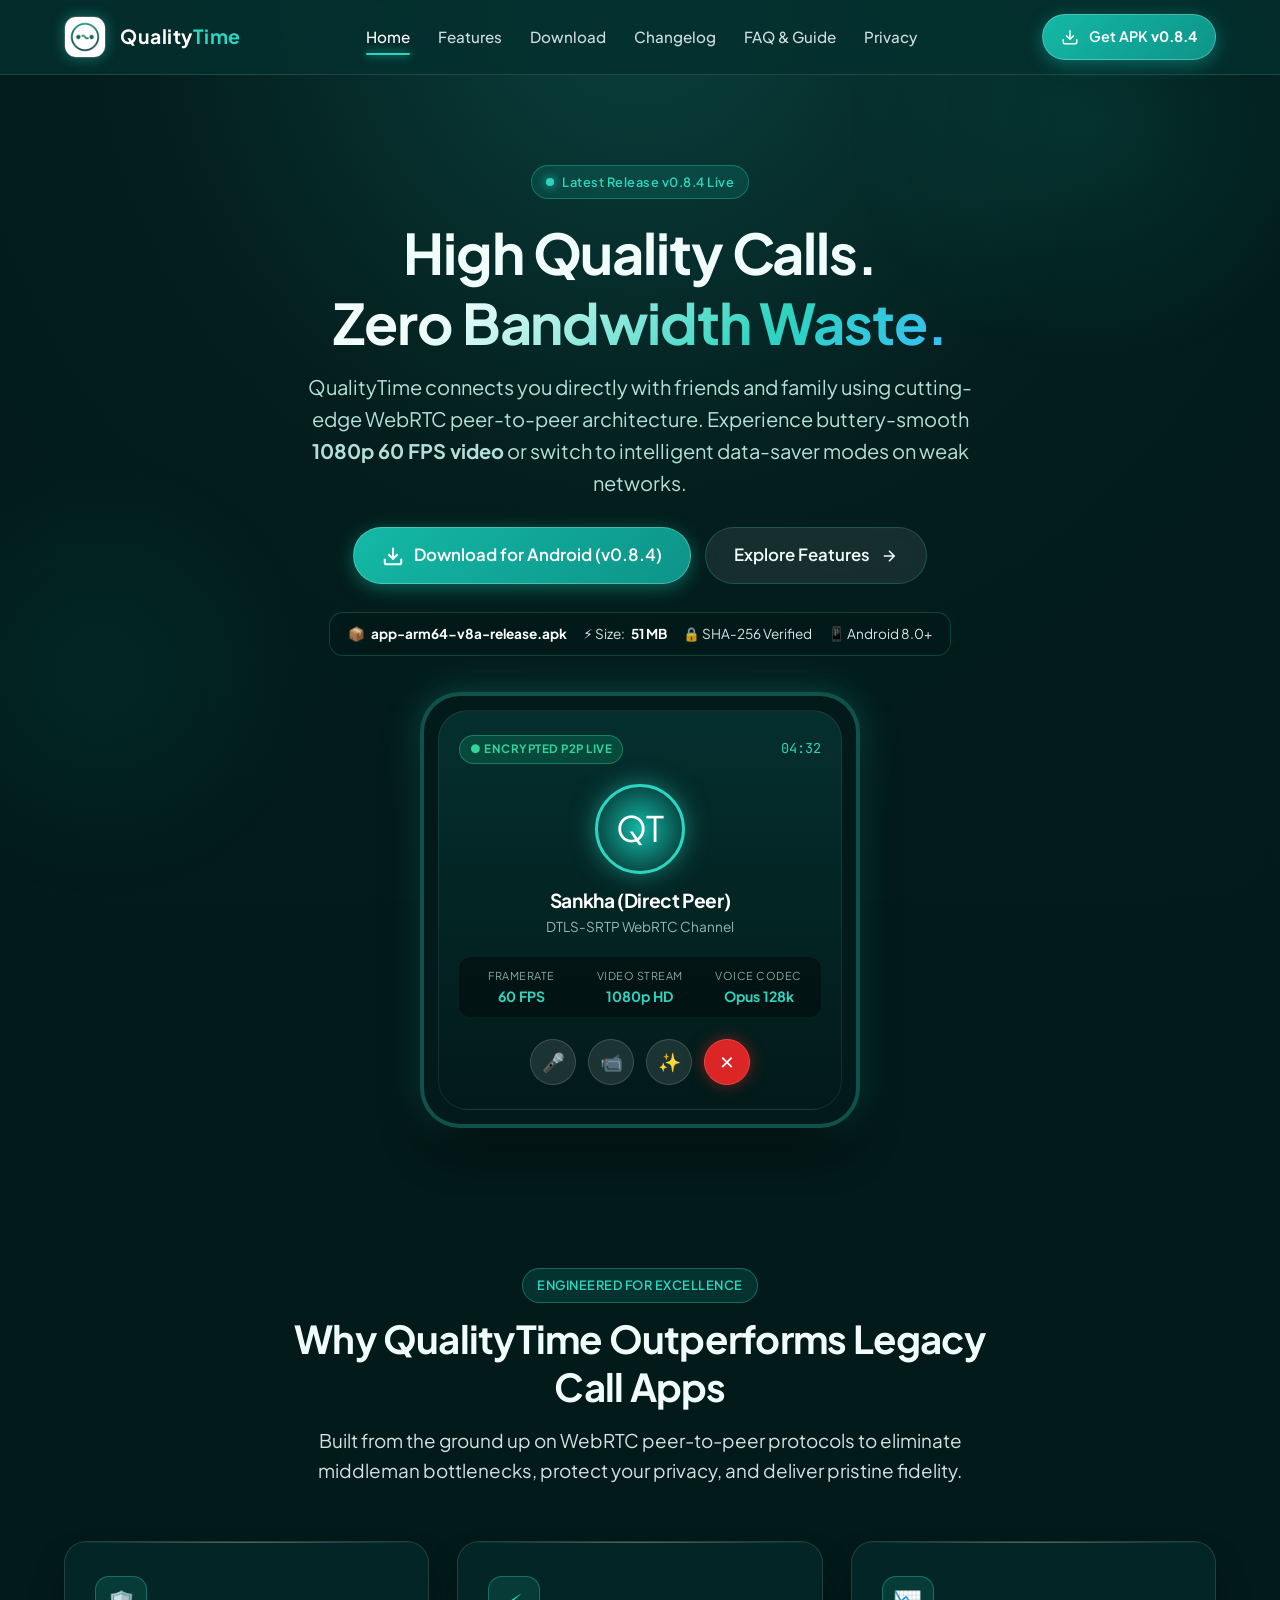
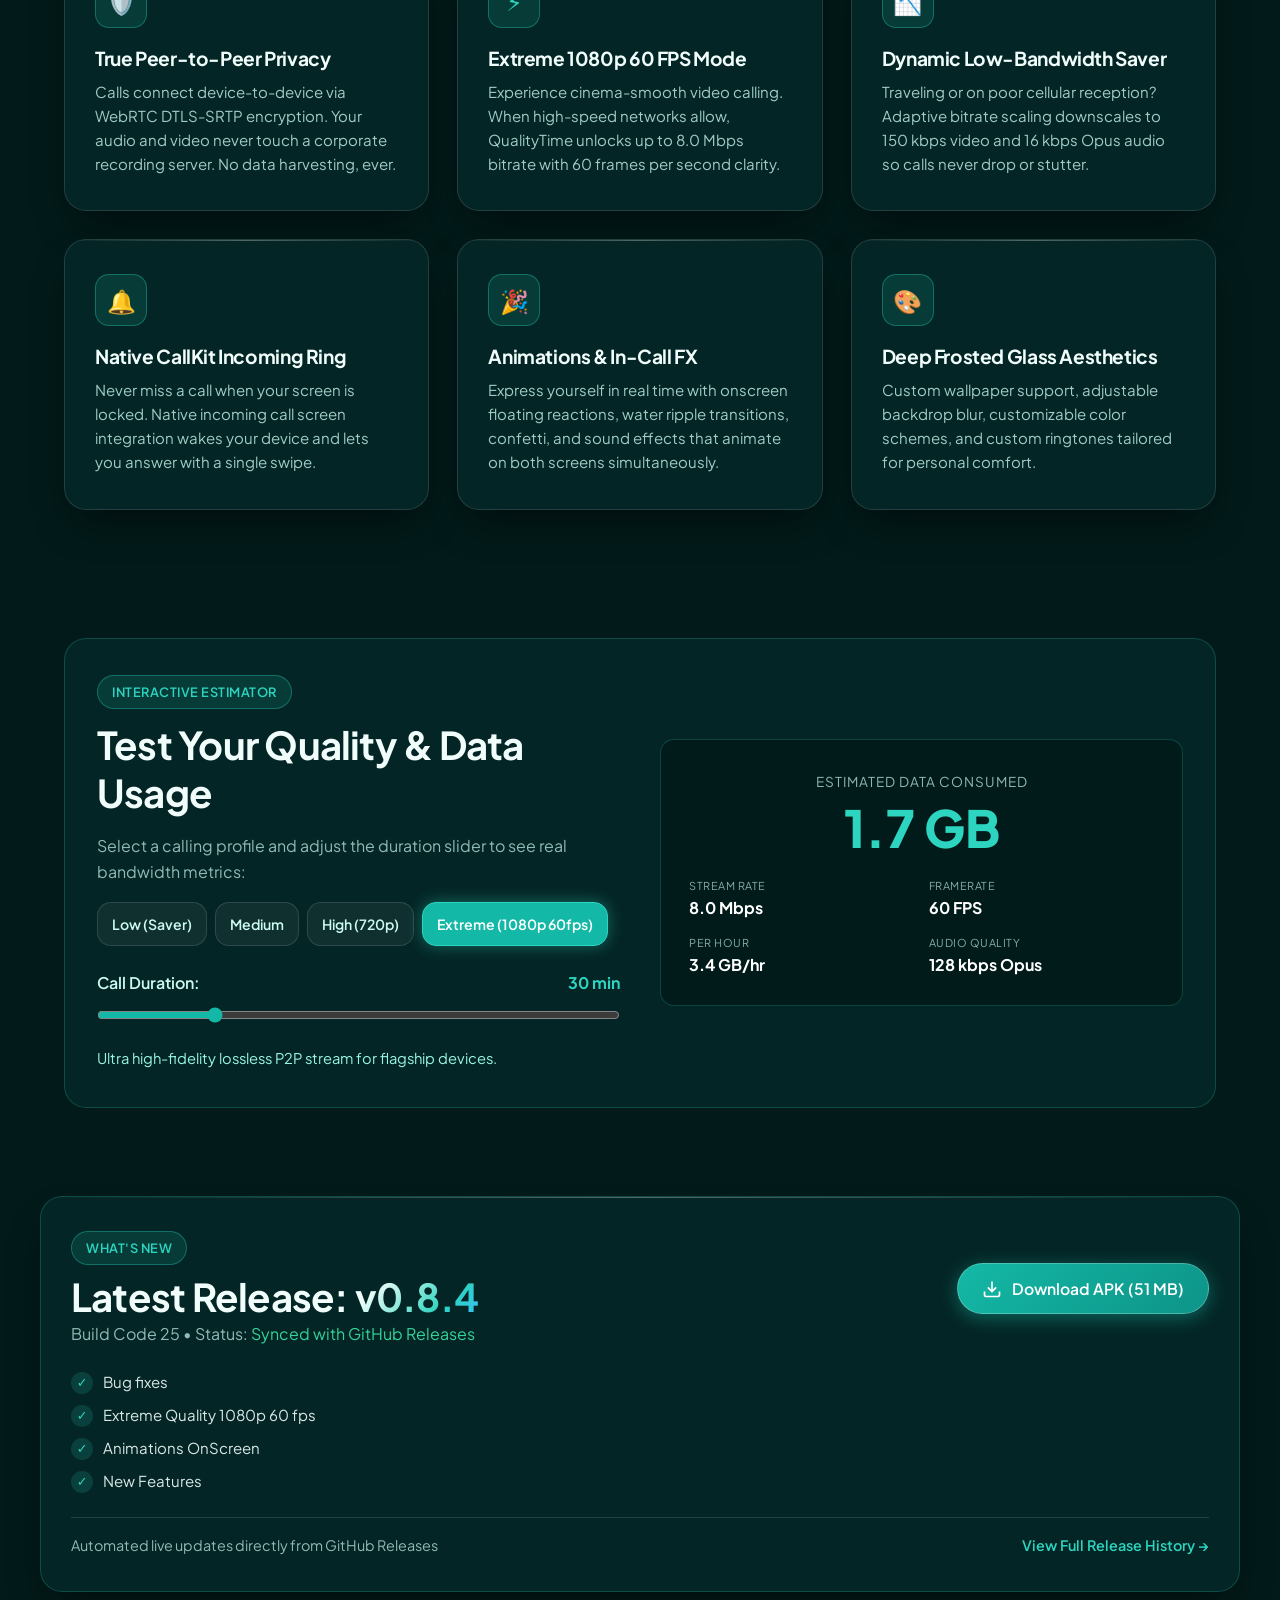
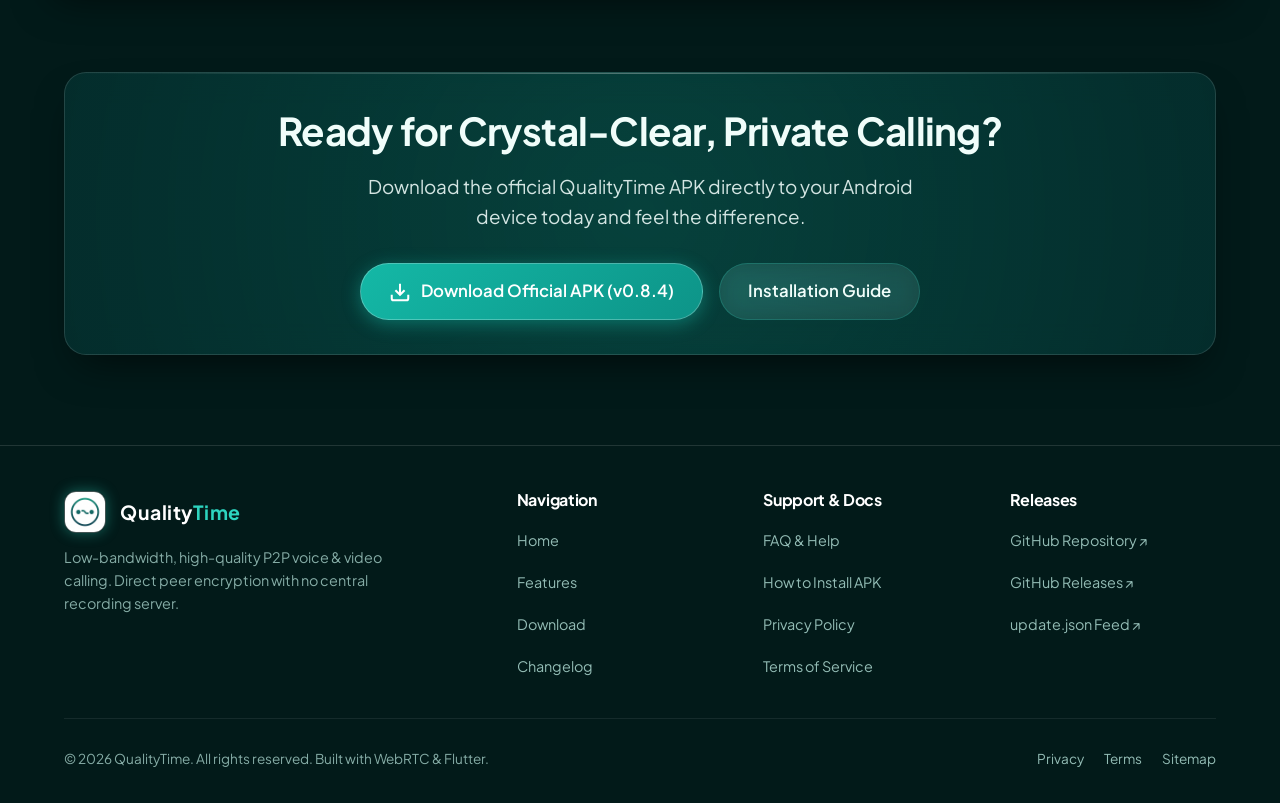
==== commit f2afe030: "feat: make product website responsive and enhance app chat and settings - Add mobile-first responsiv" ====
--- a/docs/index.html
+++ b/docs/index.html
@@ -82,6 +82,12 @@
           <li><a href="changelog.html" class="nav-link">Changelog</a></li>
           <li><a href="faq.html" class="nav-link">FAQ & Guide</a></li>
           <li><a href="privacy.html" class="nav-link">Privacy</a></li>
+          <li class="nav-mobile-cta">
+            <a href="download.html" class="btn btn-primary dyn-apk-link" aria-label="Direct Download APK">
+              <svg width="18" height="18" viewBox="0 0 24 24" fill="none" stroke="currentColor" stroke-width="2"><path d="M21 15v4a2 2 0 0 1-2 2H5a2 2 0 0 1-2-2v-4"/><polyline points="7 10 12 15 17 10"/><line x1="12" y1="15" x2="12" y2="3"/></svg>
+              <span>Download APK (<strong class="dyn-version">v0.8.4</strong>)</span>
+            </a>
+          </li>
         </ul>
       </nav>
 
--- a/docs/assets/css/style.css
+++ b/docs/assets/css/style.css
@@ -1,7 +1,8 @@
 /* ==========================================================================
    QualityTime Official Website Stylesheet
    Theme: Pine Teal (#042F2E), Emerald & Neon Mint (#14B8A6 / #2DD4BF),
-   Glassmorphism (Frosted Glass), Modern Minimalist
+   Glassmorphism (Frosted Glass), Modern Minimalist & Fully Responsive
+   Mobile-First (320px+ phones, tablets, desktop)
    ========================================================================== */
 
 :root {
@@ -9,8 +10,8 @@
   --bg-primary: #042f2e;
   --bg-radial-1: #0a403d;
   --bg-radial-2: #031e1d;
-  --bg-card: rgba(6, 44, 43, 0.65);
-  --bg-card-hover: rgba(9, 58, 56, 0.85);
+  --bg-card: rgba(6, 44, 43, 0.7);
+  --bg-card-hover: rgba(9, 58, 56, 0.88);
   --bg-glass-input: rgba(2, 26, 25, 0.7);
   
   --primary: #14b8a6;
@@ -24,12 +25,12 @@
   --text-body: #ccfbf1;
   --text-muted: #99f6e4;
   --text-dim: #5eead4;
-  --text-subtle: #64748b;
+  --text-subtle: #94a3b8;
   --border-glass: rgba(45, 212, 191, 0.22);
   --border-glass-light: rgba(255, 255, 255, 0.12);
   --border-focus: #2dd4bf;
 
-  --shadow-glow: 0 0 40px -10px rgba(45, 212, 191, 0.35);
+  --shadow-glow: 0 0 35px -8px rgba(45, 212, 191, 0.35);
   --shadow-card: 0 20px 40px -15px rgba(0, 0, 0, 0.6);
   --shadow-sm: 0 4px 12px rgba(0, 0, 0, 0.25);
   
@@ -44,7 +45,7 @@
   --transition-smooth: all 0.25s cubic-bezier(0.16, 1, 0.3, 1);
 }
 
-/* Reset & Basics */
+/* Reset & Mobile-First Foundation */
 *, *::before, *::after {
   box-sizing: border-box;
   margin: 0;
@@ -58,6 +59,9 @@
   scroll-behavior: smooth;
   -webkit-font-smoothing: antialiased;
   -moz-osx-font-smoothing: grayscale;
+  overflow-x: hidden;
+  max-width: 100vw;
+  width: 100%;
 }
 
 body {
@@ -67,19 +71,29 @@
   background: radial-gradient(circle at 50% 0%, var(--bg-radial-1) 0%, var(--bg-radial-2) 45%, var(--bg-darkest) 100%);
   background-attachment: fixed;
   overflow-x: hidden;
+  max-width: 100vw;
+  width: 100%;
   position: relative;
-  line-height: 1.65;
+  line-height: 1.6;
   font-size: 16px;
-}
-
-/* Subtle ambient background glow circles */
+  -webkit-text-size-adjust: 100%;
+  -webkit-tap-highlight-color: rgba(45, 212, 191, 0.2);
+}
+
+body.nav-open {
+  overflow: hidden;
+}
+
+/* Subtle ambient background glow circles (constrained to prevent overflow) */
 body::before {
   content: '';
   position: fixed;
   top: -10vw;
   right: -5vw;
-  width: 50vw;
-  height: 50vw;
+  width: 45vw;
+  height: 45vw;
+  max-width: 500px;
+  max-height: 500px;
   background: radial-gradient(circle, rgba(20, 184, 166, 0.12) 0%, transparent 70%);
   border-radius: 50%;
   pointer-events: none;
@@ -91,27 +105,43 @@
   position: fixed;
   bottom: 0;
   left: -10vw;
-  width: 45vw;
-  height: 45vw;
+  width: 40vw;
+  height: 40vw;
+  max-width: 450px;
+  max-height: 450px;
   background: radial-gradient(circle, rgba(16, 185, 129, 0.08) 0%, transparent 70%);
   border-radius: 50%;
   pointer-events: none;
   z-index: 0;
 }
 
+/* Responsive media & images */
+img, svg, video, canvas, audio, iframe, embed, object {
+  display: block;
+  max-width: 100%;
+  height: auto;
+}
+
 a {
   color: inherit;
   text-decoration: none;
   transition: var(--transition-smooth);
 }
 
-img, svg {
-  display: block;
-  max-width: 100%;
-}
-
 button, input, select {
   font-family: inherit;
+}
+
+/* Text Word Wrap & Break Protection */
+h1, h2, h3, h4, h5, h6, p, li, span, a, label {
+  overflow-wrap: break-word;
+  word-break: normal;
+}
+
+.code-inline, pre, code {
+  font-family: var(--font-mono);
+  word-break: break-all;
+  overflow-wrap: anywhere;
 }
 
 /* Containers */
@@ -119,9 +149,15 @@
   width: 100%;
   max-width: 1200px;
   margin: 0 auto;
-  padding: 0 24px;
+  padding: 0 16px;
   position: relative;
   z-index: 1;
+}
+
+@media (min-width: 768px) {
+  .container {
+    padding: 0 24px;
+  }
 }
 
 .container-narrow {
@@ -136,10 +172,10 @@
   letter-spacing: -0.02em;
 }
 
-h1 { font-size: clamp(2.4rem, 5vw, 3.8rem); }
-h2 { font-size: clamp(1.8rem, 3.5vw, 2.6rem); }
-h3 { font-size: clamp(1.3rem, 2.5vw, 1.7rem); }
-h4 { font-size: 1.2rem; }
+h1 { font-size: clamp(1.85rem, 6vw, 3.5rem); }
+h2 { font-size: clamp(1.45rem, 4.5vw, 2.4rem); }
+h3 { font-size: clamp(1.15rem, 3.5vw, 1.6rem); }
+h4 { font-size: 1.1rem; }
 
 .text-gradient {
   background: linear-gradient(135deg, #f0fdfa 20%, #2dd4bf 70%, #38bdf8 100%);
@@ -154,24 +190,24 @@
 }
 
 .lead {
-  font-size: 1.18rem;
-  color: rgba(240, 253, 250, 0.85);
+  font-size: clamp(1rem, 2.8vw, 1.18rem);
+  color: rgba(240, 253, 250, 0.88);
   line-height: 1.6;
 }
 
 .subtle {
-  color: rgba(204, 251, 241, 0.65);
-}
-
-/* Navigation */
+  color: rgba(204, 251, 241, 0.7);
+}
+
+/* Navigation Bar */
 .navbar {
   position: sticky;
   top: 0;
   width: 100%;
-  z-index: 100;
-  backdrop-filter: blur(18px);
-  -webkit-backdrop-filter: blur(18px);
-  background: rgba(4, 47, 46, 0.75);
+  z-index: 1000;
+  backdrop-filter: blur(20px);
+  -webkit-backdrop-filter: blur(20px);
+  background: rgba(4, 47, 46, 0.85);
   border-bottom: 1px solid var(--border-glass-light);
   transition: var(--transition-smooth);
 }
@@ -180,29 +216,49 @@
   display: flex;
   align-items: center;
   justify-content: space-between;
-  height: 76px;
+  height: 68px;
+}
+
+@media (min-width: 768px) {
+  .nav-container {
+    height: 74px;
+  }
 }
 
 .brand {
   display: flex;
   align-items: center;
-  gap: 14px;
+  gap: 10px;
+  min-height: 44px;
 }
 
 .brand-icon {
-  width: 42px;
-  height: 42px;
-  border-radius: 12px;
+  width: 36px;
+  height: 36px;
+  border-radius: 10px;
   object-fit: cover;
-  box-shadow: 0 0 16px rgba(45, 212, 191, 0.4);
+  box-shadow: 0 0 14px rgba(45, 212, 191, 0.4);
   border: 1px solid rgba(255, 255, 255, 0.25);
+  flex-shrink: 0;
+}
+
+@media (min-width: 768px) {
+  .brand-icon {
+    width: 42px;
+    height: 42px;
+    border-radius: 12px;
+  }
+  .brand {
+    gap: 14px;
+  }
 }
 
 .brand-name {
-  font-size: 1.35rem;
+  font-size: 1.22rem;
   font-weight: 700;
   letter-spacing: 0.5px;
   color: #fff;
+  white-space: nowrap;
 }
 
 .brand-name span {
@@ -210,54 +266,158 @@
 }
 
 .nav-links {
-  display: flex;
-  align-items: center;
-  gap: 32px;
+  display: none;
   list-style: none;
 }
 
-.nav-link {
-  font-size: 0.95rem;
-  font-weight: 500;
-  color: rgba(240, 253, 250, 0.8);
-  position: relative;
-  padding: 6px 0;
-}
-
-.nav-link:hover, .nav-link.active {
-  color: #fff;
-}
-
-.nav-link.active::after {
-  content: '';
-  position: absolute;
-  bottom: 0;
-  left: 0;
-  width: 100%;
-  height: 2px;
-  background: var(--primary-glow);
-  box-shadow: 0 0 8px var(--primary-glow);
-  border-radius: 2px;
+@media (min-width: 769px) {
+  .nav-links {
+    display: flex;
+    align-items: center;
+    gap: 28px;
+  }
+
+  .nav-link {
+    font-size: 0.95rem;
+    font-weight: 500;
+    color: rgba(240, 253, 250, 0.85);
+    position: relative;
+    padding: 8px 0;
+    min-height: 44px;
+    display: inline-flex;
+    align-items: center;
+  }
+
+  .nav-link:hover, .nav-link.active {
+    color: #fff;
+  }
+
+  .nav-link.active::after {
+    content: '';
+    position: absolute;
+    bottom: 4px;
+    left: 0;
+    width: 100%;
+    height: 2px;
+    background: var(--primary-glow);
+    box-shadow: 0 0 8px var(--primary-glow);
+    border-radius: 2px;
+  }
+
+  .nav-mobile-cta {
+    display: none;
+  }
 }
 
 .nav-cta {
   display: flex;
   align-items: center;
-  gap: 16px;
-}
-
-/* Mobile Toggle */
+  gap: 10px;
+}
+
+@media (min-width: 768px) {
+  .nav-cta {
+    gap: 16px;
+  }
+}
+
+/* Mobile Toggle Button (Guaranteed 44x44px touch target) */
 .menu-toggle {
-  display: none;
-  background: transparent;
-  border: none;
+  display: inline-flex;
+  align-items: center;
+  justify-content: center;
+  width: 44px;
+  height: 44px;
+  min-width: 44px;
+  min-height: 44px;
+  background: rgba(255, 255, 255, 0.08);
+  border: 1px solid var(--border-glass-light);
+  border-radius: var(--radius-sm);
   color: var(--text-main);
-  font-size: 1.5rem;
+  font-size: 1.4rem;
   cursor: pointer;
-  padding: 8px;
-}
-
-/* Buttons */
+  touch-action: manipulation;
+  transition: var(--transition-smooth);
+}
+
+.menu-toggle:hover, .menu-toggle:focus-visible {
+  background: rgba(45, 212, 191, 0.2);
+  border-color: var(--primary-glow);
+  outline: none;
+}
+
+@media (min-width: 769px) {
+  .menu-toggle {
+    display: none;
+  }
+}
+
+/* Mobile Menu Drawer */
+@media (max-width: 768px) {
+  .nav-links {
+    position: fixed;
+    top: 68px;
+    left: 0;
+    right: 0;
+    width: 100%;
+    max-height: calc(100vh - 68px);
+    overflow-y: auto;
+    -webkit-overflow-scrolling: touch;
+    background: rgba(2, 26, 25, 0.98);
+    backdrop-filter: blur(28px);
+    -webkit-backdrop-filter: blur(28px);
+    flex-direction: column;
+    padding: 20px 16px 36px;
+    gap: 6px;
+    border-bottom: 1px solid var(--border-glass);
+    box-shadow: 0 25px 50px rgba(0, 0, 0, 0.85);
+    z-index: 999;
+  }
+
+  .nav-links.show {
+    display: flex;
+    animation: drawerSlide 0.22s ease-out;
+  }
+
+  .nav-link {
+    display: flex;
+    align-items: center;
+    width: 100%;
+    min-height: 46px;
+    padding: 10px 18px;
+    border-radius: var(--radius-md);
+    font-size: 1.05rem;
+    font-weight: 600;
+    color: rgba(240, 253, 250, 0.9);
+    touch-action: manipulation;
+  }
+
+  .nav-link:hover, .nav-link:focus, .nav-link.active {
+    background: rgba(20, 184, 166, 0.18);
+    color: #fff;
+    border: 1px solid var(--border-glass);
+  }
+
+  .nav-mobile-cta {
+    margin-top: 14px;
+    padding-top: 14px;
+    border-top: 1px solid var(--border-glass-light);
+    width: 100%;
+    list-style: none;
+  }
+
+  .nav-mobile-cta .btn {
+    width: 100%;
+    min-height: 48px;
+  }
+}
+
+@keyframes drawerSlide {
+  from { opacity: 0; transform: translateY(-12px); }
+  to { opacity: 1; transform: translateY(0); }
+}
+
+/* Buttons (All tap-friendly, minimum 44px) */
 .btn {
   display: inline-flex;
   align-items: center;
@@ -271,45 +431,70 @@
   transition: var(--transition-smooth);
   border: 1px solid transparent;
   text-align: center;
+  min-height: 44px;
+  min-width: 44px;
+  box-sizing: border-box;
+  touch-action: manipulation;
+  -webkit-tap-highlight-color: transparent;
+  white-space: normal;
 }
 
 .btn-primary {
   background: linear-gradient(135deg, #14b8a6 0%, #0d9488 100%);
   color: #ffffff;
-  box-shadow: 0 4px 20px rgba(20, 184, 166, 0.45);
+  box-shadow: 0 4px 18px rgba(20, 184, 166, 0.45);
   border: 1px solid rgba(255, 255, 255, 0.25);
 }
 
-.btn-primary:hover {
+.btn-primary:hover, .btn-primary:active {
   transform: translateY(-2px);
   background: linear-gradient(135deg, #2dd4bf 0%, #14b8a6 100%);
-  box-shadow: 0 8px 30px rgba(45, 212, 191, 0.65);
+  box-shadow: 0 8px 28px rgba(45, 212, 191, 0.65);
   color: #042f2e;
 }
 
 .btn-secondary {
-  background: rgba(255, 255, 255, 0.07);
+  background: rgba(255, 255, 255, 0.08);
   backdrop-filter: blur(12px);
   -webkit-backdrop-filter: blur(12px);
   color: #f0fdfa;
   border: 1px solid var(--border-glass);
 }
 
-.btn-secondary:hover {
-  background: rgba(255, 255, 255, 0.14);
+.btn-secondary:hover, .btn-secondary:active {
+  background: rgba(255, 255, 255, 0.16);
   border-color: rgba(45, 212, 191, 0.5);
   transform: translateY(-2px);
   color: #ffffff;
 }
 
 .btn-sm {
-  padding: 8px 16px;
-  font-size: 0.88rem;
+  min-height: 44px;
+  min-width: 44px;
+  padding: 10px 18px;
+  font-size: 0.9rem;
 }
 
 .btn-lg {
-  padding: 16px 36px;
-  font-size: 1.1rem;
+  min-height: 50px;
+  padding: 14px 28px;
+  font-size: 1.05rem;
+}
+
+/* Nav CTA Button Behavior on Mobile (320px–480px) */
+@media (max-width: 480px) {
+  .nav-cta .btn-sm {
+    padding: 0;
+    width: 44px;
+    height: 44px;
+    min-width: 44px;
+    min-height: 44px;
+    border-radius: 50%;
+  }
+
+  .nav-cta .btn-sm span {
+    display: none;
+  }
 }
 
 /* Badges & Pills */
@@ -319,12 +504,13 @@
   gap: 8px;
   padding: 6px 14px;
   border-radius: var(--radius-full);
-  font-size: 0.82rem;
+  font-size: 0.8rem;
   font-weight: 600;
   letter-spacing: 0.5px;
   background: rgba(20, 184, 166, 0.15);
   border: 1px solid rgba(45, 212, 191, 0.35);
   color: var(--primary-glow);
+  max-width: 100%;
 }
 
 .pulse-dot {
@@ -334,6 +520,7 @@
   background: #2dd4bf;
   box-shadow: 0 0 10px #2dd4bf;
   animation: pulse 2s infinite;
+  flex-shrink: 0;
 }
 
 @keyframes pulse {
@@ -349,11 +536,18 @@
   -webkit-backdrop-filter: blur(16px);
   border: 1px solid var(--border-glass-light);
   border-radius: var(--radius-lg);
-  padding: 32px;
+  padding: 22px 18px;
   box-shadow: var(--shadow-card);
   transition: var(--transition-smooth);
   position: relative;
   overflow: hidden;
+  max-width: 100%;
+}
+
+@media (min-width: 768px) {
+  .glass-card {
+    padding: 34px 30px;
+  }
 }
 
 .glass-card::before {
@@ -369,15 +563,26 @@
 .glass-card:hover {
   background: var(--bg-card-hover);
   border-color: var(--border-glass);
-  transform: translateY(-4px);
   box-shadow: var(--shadow-glow), var(--shadow-card);
 }
 
 /* Hero Section */
 .hero {
-  padding: 90px 0 60px;
+  padding: 40px 0 24px;
   text-align: center;
   position: relative;
+}
+
+@media (min-width: 768px) {
+  .hero {
+    padding: 70px 0 40px;
+  }
+}
+
+@media (min-width: 1024px) {
+  .hero {
+    padding: 90px 0 60px;
+  }
 }
 
 .hero-content {
@@ -386,13 +591,13 @@
 }
 
 .hero-title {
-  margin: 22px 0 18px;
+  margin: 18px 0 14px;
 }
 
 .hero-subtitle {
-  font-size: 1.25rem;
-  color: rgba(204, 251, 241, 0.85);
-  margin-bottom: 36px;
+  font-size: clamp(1.05rem, 3vw, 1.25rem);
+  color: rgba(204, 251, 241, 0.88);
+  margin-bottom: 28px;
   max-width: 680px;
   margin-left: auto;
   margin-right: auto;
@@ -402,21 +607,36 @@
   display: flex;
   align-items: center;
   justify-content: center;
-  gap: 18px;
+  gap: 14px;
   flex-wrap: wrap;
-  margin-bottom: 40px;
+  margin-bottom: 28px;
+  width: 100%;
+}
+
+@media (max-width: 520px) {
+  .hero-actions {
+    flex-direction: column;
+    gap: 12px;
+  }
+  .hero-actions .btn {
+    width: 100%;
+  }
 }
 
 .release-meta-bar {
   display: inline-flex;
   align-items: center;
-  gap: 20px;
-  padding: 10px 24px;
-  background: rgba(2, 26, 25, 0.6);
+  justify-content: center;
+  gap: 10px 16px;
+  padding: 10px 18px;
+  background: rgba(2, 26, 25, 0.7);
   border: 1px solid var(--border-glass);
-  border-radius: var(--radius-full);
-  font-size: 0.9rem;
+  border-radius: var(--radius-md);
+  font-size: 0.85rem;
   color: rgba(240, 253, 250, 0.9);
+  flex-wrap: wrap;
+  max-width: 100%;
+  box-sizing: border-box;
 }
 
 .release-meta-bar span {
@@ -429,53 +649,74 @@
   color: #fff;
 }
 
-/* Hero App Showcase Visual */
+/* Phone Mockup Showcase */
 .hero-visual {
-  margin-top: 50px;
+  margin-top: 36px;
   position: relative;
   display: flex;
   justify-content: center;
+  width: 100%;
 }
 
 .phone-mockup-wrap {
   position: relative;
   width: 100%;
-  max-width: 480px;
+  max-width: 380px;
 }
 
 .phone-mockup {
   background: #021a19;
-  border: 4px solid rgba(45, 212, 191, 0.3);
-  border-radius: 40px;
-  padding: 14px;
-  box-shadow: 0 30px 60px -15px rgba(0, 0, 0, 0.9), 0 0 40px rgba(45, 212, 191, 0.25);
+  border: 3px solid rgba(45, 212, 191, 0.3);
+  border-radius: 32px;
+  padding: 10px;
+  box-shadow: 0 25px 50px -15px rgba(0, 0, 0, 0.9), 0 0 35px rgba(45, 212, 191, 0.25);
   position: relative;
   overflow: hidden;
+  max-width: 100%;
+}
+
+@media (min-width: 768px) {
+  .phone-mockup-wrap {
+    max-width: 440px;
+  }
+  .phone-mockup {
+    border-width: 4px;
+    border-radius: 40px;
+    padding: 14px;
+  }
 }
 
 .phone-screen {
   background: linear-gradient(180deg, #042f2e 0%, #021a19 100%);
-  border-radius: 30px;
+  border-radius: 24px;
   overflow: hidden;
-  padding: 24px 20px;
+  padding: 18px 14px;
   text-align: left;
   border: 1px solid rgba(255, 255, 255, 0.08);
 }
 
+@media (min-width: 768px) {
+  .phone-screen {
+    border-radius: 30px;
+    padding: 24px 20px;
+  }
+}
+
 .call-header {
   display: flex;
   justify-content: space-between;
   align-items: center;
-  margin-bottom: 24px;
+  margin-bottom: 20px;
+  gap: 8px;
 }
 
 .call-badge-live {
   background: rgba(16, 185, 129, 0.2);
   color: #34d399;
   border: 1px solid rgba(52, 211, 153, 0.4);
-  padding: 4px 12px;
+  padding: 4px 10px;
   border-radius: 20px;
-  font-size: 0.75rem;
+  font-size: 0.72rem;
   font-weight: 700;
   letter-spacing: 0.5px;
 }
@@ -484,48 +725,64 @@
   display: flex;
   flex-direction: column;
   align-items: center;
-  gap: 16px;
-  margin: 30px 0;
+  gap: 14px;
+  margin: 20px 0;
 }
 
 .call-avatar {
-  width: 90px;
-  height: 90px;
+  width: 76px;
+  height: 76px;
   border-radius: 50%;
   background: radial-gradient(circle, #14b8a6 0%, #042f2e 90%);
   display: flex;
   align-items: center;
   justify-content: center;
-  font-size: 2.2rem;
+  font-size: 1.8rem;
   color: #fff;
   border: 3px solid #2dd4bf;
-  box-shadow: 0 0 30px rgba(45, 212, 191, 0.5);
+  box-shadow: 0 0 25px rgba(45, 212, 191, 0.5);
   position: relative;
+}
+
+@media (min-width: 768px) {
+  .call-avatar {
+    width: 90px;
+    height: 90px;
+    font-size: 2.2rem;
+  }
 }
 
 .call-stats-row {
   display: grid;
   grid-template-columns: repeat(3, 1fr);
-  gap: 10px;
-  background: rgba(0, 0, 0, 0.35);
-  border-radius: 14px;
-  padding: 12px;
-  margin-top: 24px;
+  gap: 6px;
+  background: rgba(0, 0, 0, 0.4);
+  border-radius: 12px;
+  padding: 10px 6px;
+  margin-top: 18px;
+}
+
+@media (max-width: 350px) {
+  .call-stats-row {
+    grid-template-columns: 1fr;
+    gap: 8px;
+  }
 }
 
 .stat-box {
   text-align: center;
+  overflow: hidden;
 }
 
 .stat-label {
-  font-size: 0.7rem;
-  color: rgba(204, 251, 241, 0.6);
+  font-size: 0.68rem;
+  color: rgba(204, 251, 241, 0.65);
   text-transform: uppercase;
   letter-spacing: 0.5px;
 }
 
 .stat-value {
-  font-size: 0.95rem;
+  font-size: 0.88rem;
   font-weight: 700;
   color: #2dd4bf;
 }
@@ -533,13 +790,15 @@
 .call-controls {
   display: flex;
   justify-content: center;
-  gap: 16px;
-  margin-top: 28px;
+  gap: 12px;
+  margin-top: 22px;
 }
 
 .ctrl-btn {
-  width: 50px;
-  height: 50px;
+  width: 46px;
+  height: 46px;
+  min-width: 44px;
+  min-height: 44px;
   border-radius: 50%;
   display: flex;
   align-items: center;
@@ -548,7 +807,8 @@
   border: 1px solid rgba(255, 255, 255, 0.15);
   color: #fff;
   cursor: pointer;
-  font-size: 1.2rem;
+  font-size: 1.15rem;
+  touch-action: manipulation;
 }
 
 .ctrl-btn.hangup {
@@ -557,56 +817,91 @@
   box-shadow: 0 0 16px rgba(220, 38, 38, 0.5);
 }
 
-/* Feature Grid */
+/* Mobile-First Grid System */
 .features-section {
-  padding: 100px 0;
+  padding: 50px 0;
+}
+
+@media (min-width: 768px) {
+  .features-section {
+    padding: 80px 0;
+  }
 }
 
 .section-head {
   text-align: center;
   max-width: 720px;
-  margin: 0 auto 64px;
+  margin: 0 auto 40px;
+}
+
+@media (min-width: 768px) {
+  .section-head {
+    margin-bottom: 56px;
+  }
 }
 
 .section-head h2 {
   margin-top: 12px;
-  margin-bottom: 16px;
-}
-
+  margin-bottom: 14px;
+}
+
+/* Responsive Grid 3 (1 col on mobile, 2 col on tablet, 3 col on desktop) */
 .grid-3 {
   display: grid;
-  grid-template-columns: repeat(auto-fit, minmax(320px, 1fr));
-  gap: 28px;
-}
-
+  grid-template-columns: 1fr;
+  gap: 18px;
+}
+
+@media (min-width: 640px) {
+  .grid-3 {
+    grid-template-columns: repeat(2, 1fr);
+    gap: 22px;
+  }
+}
+
+@media (min-width: 992px) {
+  .grid-3 {
+    grid-template-columns: repeat(3, 1fr);
+    gap: 28px;
+  }
+}
+
+/* Responsive Grid 2 (1 col on mobile, 2 col on tablet/desktop) */
 .grid-2 {
   display: grid;
-  grid-template-columns: repeat(auto-fit, minmax(400px, 1fr));
-  gap: 32px;
+  grid-template-columns: 1fr;
+  gap: 20px;
+}
+
+@media (min-width: 768px) {
+  .grid-2 {
+    grid-template-columns: repeat(2, 1fr);
+    gap: 32px;
+  }
 }
 
 .feature-icon-box {
-  width: 56px;
-  height: 56px;
-  border-radius: 16px;
+  width: 52px;
+  height: 52px;
+  border-radius: 14px;
   background: rgba(20, 184, 166, 0.15);
   border: 1px solid rgba(45, 212, 191, 0.35);
   color: #2dd4bf;
   display: flex;
   align-items: center;
   justify-content: center;
-  font-size: 1.5rem;
-  margin-bottom: 22px;
+  font-size: 1.45rem;
+  margin-bottom: 18px;
 }
 
 .feature-title {
-  margin-bottom: 12px;
-  font-size: 1.25rem;
+  margin-bottom: 10px;
+  font-size: 1.2rem;
 }
 
 .feature-desc {
-  color: rgba(204, 251, 241, 0.75);
-  font-size: 0.95rem;
+  color: rgba(204, 251, 241, 0.78);
+  font-size: 0.94rem;
   line-height: 1.6;
 }
 
@@ -617,34 +912,63 @@
   -webkit-backdrop-filter: blur(16px);
   border: 1px solid var(--border-glass);
   border-radius: var(--radius-lg);
-  padding: 40px;
-  margin: 40px 0;
+  padding: 22px 16px;
+  margin: 32px 0;
+}
+
+@media (min-width: 768px) {
+  .calculator-box {
+    padding: 36px 32px;
+    margin: 48px 0;
+  }
 }
 
 .calc-grid {
   display: grid;
-  grid-template-columns: 1fr 1fr;
-  gap: 40px;
-  align-items: center;
+  grid-template-columns: 1fr;
+  gap: 24px;
+}
+
+@media (min-width: 860px) {
+  .calc-grid {
+    grid-template-columns: 1fr 1fr;
+    gap: 40px;
+    align-items: center;
+  }
 }
 
 .quality-buttons {
   display: flex;
-  gap: 10px;
-  margin: 20px 0;
+  gap: 8px;
+  margin: 18px 0;
   flex-wrap: wrap;
 }
 
 .quality-btn {
-  padding: 10px 18px;
+  padding: 10px 14px;
   border-radius: var(--radius-md);
   border: 1px solid var(--border-glass-light);
   background: rgba(255, 255, 255, 0.05);
   color: var(--text-body);
   cursor: pointer;
   font-weight: 600;
-  font-size: 0.9rem;
+  font-size: 0.88rem;
   transition: var(--transition-smooth);
+  min-height: 44px;
+  min-width: 44px;
+  display: inline-flex;
+  align-items: center;
+  justify-content: center;
+  touch-action: manipulation;
+}
+
+@media (max-width: 480px) {
+  .quality-btn {
+    flex: 1 1 calc(50% - 6px);
+    font-size: 0.82rem;
+    padding: 10px 6px;
+    text-align: center;
+  }
 }
 
 .quality-btn:hover {
@@ -660,52 +984,85 @@
 }
 
 .calc-result-card {
-  background: rgba(2, 26, 25, 0.75);
+  background: rgba(2, 26, 25, 0.85);
   border: 1px solid var(--border-glass);
   border-radius: var(--radius-md);
-  padding: 28px;
+  padding: 22px 16px;
   text-align: center;
 }
 
+@media (min-width: 768px) {
+  .calc-result-card {
+    padding: 28px;
+  }
+}
+
 .calc-rate-big {
-  font-size: 3rem;
+  font-size: clamp(2.4rem, 8vw, 3.2rem);
   font-weight: 800;
   color: #2dd4bf;
-  margin: 10px 0;
+  margin: 8px 0;
   line-height: 1;
 }
 
 /* Download Hub */
 .download-hero {
-  padding: 80px 0 40px;
+  padding: 40px 0 24px;
   text-align: center;
 }
 
+@media (min-width: 768px) {
+  .download-hero {
+    padding: 70px 0 36px;
+  }
+}
+
 .download-card-featured {
-  background: linear-gradient(180deg, rgba(20, 184, 166, 0.15) 0%, rgba(6, 44, 43, 0.8) 100%);
+  background: linear-gradient(180deg, rgba(20, 184, 166, 0.15) 0%, rgba(6, 44, 43, 0.85) 100%);
   border: 2px solid var(--border-glass);
   border-radius: var(--radius-lg);
-  padding: 44px;
+  padding: 24px 18px;
   box-shadow: var(--shadow-glow), var(--shadow-card);
   text-align: left;
   display: grid;
-  grid-template-columns: 1.2fr 1fr;
-  gap: 40px;
-  align-items: center;
+  grid-template-columns: 1fr;
+  gap: 28px;
+}
+
+@media (min-width: 900px) {
+  .download-card-featured {
+    grid-template-columns: 1.2fr 1fr;
+    gap: 40px;
+    padding: 44px;
+    align-items: center;
+  }
 }
 
 .download-platforms-grid {
   display: grid;
-  grid-template-columns: repeat(auto-fit, minmax(240px, 1fr));
-  gap: 20px;
-  margin: 40px 0;
+  grid-template-columns: 1fr;
+  gap: 16px;
+  margin: 32px 0;
+}
+
+@media (min-width: 520px) {
+  .download-platforms-grid {
+    grid-template-columns: repeat(2, 1fr);
+    gap: 20px;
+  }
+}
+
+@media (min-width: 992px) {
+  .download-platforms-grid {
+    grid-template-columns: repeat(4, 1fr);
+  }
 }
 
 .platform-card {
   background: var(--bg-card);
   border: 1px solid var(--border-glass-light);
   border-radius: var(--radius-md);
-  padding: 24px;
+  padding: 22px 18px;
   text-align: center;
   transition: var(--transition-smooth);
 }
@@ -716,8 +1073,8 @@
 }
 
 .platform-icon {
-  font-size: 2.5rem;
-  margin-bottom: 12px;
+  font-size: 2.2rem;
+  margin-bottom: 10px;
   color: var(--primary-glow);
 }
 
@@ -742,19 +1099,33 @@
   border: 1px solid rgba(251, 191, 36, 0.4);
 }
 
-/* Step-by-Step Install Guide */
+/* Steps Walkthrough */
 .steps-wrap {
-  margin: 50px 0;
+  margin: 36px 0;
   display: grid;
-  grid-template-columns: repeat(auto-fit, minmax(260px, 1fr));
-  gap: 24px;
+  grid-template-columns: 1fr;
+  gap: 18px;
+}
+
+@media (min-width: 580px) {
+  .steps-wrap {
+    grid-template-columns: repeat(2, 1fr);
+    gap: 20px;
+  }
+}
+
+@media (min-width: 992px) {
+  .steps-wrap {
+    grid-template-columns: repeat(4, 1fr);
+    gap: 24px;
+  }
 }
 
 .step-card {
   background: var(--bg-card);
   border: 1px solid var(--border-glass-light);
   border-radius: var(--radius-md);
-  padding: 28px;
+  padding: 24px 18px;
   position: relative;
 }
 
@@ -768,16 +1139,31 @@
   display: flex;
   align-items: center;
   justify-content: center;
-  margin-bottom: 16px;
+  margin-bottom: 14px;
   box-shadow: 0 0 14px rgba(45, 212, 191, 0.6);
 }
 
-/* FAQ Accordion */
+/* Responsive Table Wrapper */
+.table-responsive {
+  width: 100%;
+  overflow-x: auto;
+  -webkit-overflow-scrolling: touch;
+  margin: 16px 0;
+  border-radius: var(--radius-sm);
+}
+
+.table-responsive table {
+  width: 100%;
+  min-width: 520px;
+  border-collapse: collapse;
+}
+
+/* FAQ Accordion (Tap Friendly, >= 44px) */
 .faq-list {
   display: flex;
   flex-direction: column;
-  gap: 16px;
-  margin: 40px 0;
+  gap: 14px;
+  margin: 32px 0;
 }
 
 .faq-item {
@@ -794,37 +1180,54 @@
 
 .faq-question {
   width: 100%;
-  padding: 20px 24px;
+  min-height: 48px;
+  padding: 16px 18px;
   display: flex;
   justify-content: space-between;
   align-items: center;
+  gap: 12px;
   background: transparent;
   border: none;
   color: var(--text-main);
-  font-size: 1.05rem;
+  font-size: 1rem;
   font-weight: 600;
   text-align: left;
   cursor: pointer;
+  touch-action: manipulation;
+}
+
+@media (min-width: 768px) {
+  .faq-question {
+    padding: 20px 24px;
+    font-size: 1.05rem;
+  }
 }
 
 .faq-icon {
-  font-size: 1.2rem;
+  font-size: 1.25rem;
   transition: transform 0.25s ease;
   color: var(--primary-glow);
+  flex-shrink: 0;
 }
 
 .faq-answer {
   max-height: 0;
   overflow: hidden;
   transition: max-height 0.3s cubic-bezier(0, 1, 0, 1);
-  padding: 0 24px;
+  padding: 0 18px;
   color: rgba(204, 251, 241, 0.85);
-  font-size: 0.95rem;
+  font-size: 0.94rem;
+}
+
+@media (min-width: 768px) {
+  .faq-answer {
+    padding: 0 24px;
+  }
 }
 
 .faq-item.open .faq-answer {
-  max-height: 600px;
-  padding-bottom: 22px;
+  max-height: 700px;
+  padding-bottom: 20px;
   transition: max-height 0.4s ease-in-out;
 }
 
@@ -843,10 +1246,11 @@
 
 .notes-list li {
   display: flex;
-  align-items: center;
+  align-items: flex-start;
   gap: 10px;
   color: rgba(240, 253, 250, 0.9);
-  font-size: 0.95rem;
+  font-size: 0.94rem;
+  line-height: 1.5;
 }
 
 .notes-list li::before {
@@ -856,11 +1260,14 @@
   background: rgba(45, 212, 191, 0.15);
   width: 22px;
   height: 22px;
+  min-width: 22px;
   border-radius: 50%;
   display: inline-flex;
   align-items: center;
   justify-content: center;
   font-size: 0.8rem;
+  flex-shrink: 0;
+  margin-top: 1px;
 }
 
 /* Legal Documents & Content formatting */
@@ -868,51 +1275,72 @@
   background: var(--bg-card);
   border: 1px solid var(--border-glass-light);
   border-radius: var(--radius-lg);
-  padding: 48px;
-  margin: 40px 0 80px;
+  padding: 24px 18px;
+  margin: 32px 0 60px;
+}
+
+@media (min-width: 768px) {
+  .legal-content {
+    padding: 44px;
+    margin: 40px 0 80px;
+  }
 }
 
 .legal-content h2 {
-  margin-top: 36px;
-  margin-bottom: 14px;
-  font-size: 1.5rem;
+  margin-top: 32px;
+  margin-bottom: 12px;
+  font-size: 1.4rem;
   color: var(--text-main);
   border-bottom: 1px solid var(--border-glass-light);
   padding-bottom: 8px;
 }
 
 .legal-content p, .legal-content ul {
-  margin-bottom: 18px;
-  color: rgba(204, 251, 241, 0.85);
+  margin-bottom: 16px;
+  color: rgba(204, 251, 241, 0.88);
 }
 
 .legal-content ul {
-  padding-left: 24px;
+  padding-left: 20px;
 }
 
 .legal-content li {
   margin-bottom: 8px;
 }
 
-/* Footer */
+/* Footer (Mobile-first responsive grid) */
 .footer {
   margin-top: auto;
   background: #021a19;
   border-top: 1px solid var(--border-glass-light);
-  padding: 60px 0 30px;
+  padding: 44px 0 28px;
   font-size: 0.9rem;
   color: rgba(204, 251, 241, 0.65);
 }
 
 .footer-grid {
   display: grid;
-  grid-template-columns: 2fr 1fr 1fr 1fr;
-  gap: 40px;
-  margin-bottom: 48px;
+  grid-template-columns: 1fr;
+  gap: 28px;
+  margin-bottom: 36px;
+}
+
+@media (min-width: 600px) {
+  .footer-grid {
+    grid-template-columns: repeat(2, 1fr);
+    gap: 32px;
+  }
+}
+
+@media (min-width: 992px) {
+  .footer-grid {
+    grid-template-columns: 2fr 1fr 1fr 1fr;
+    gap: 40px;
+  }
 }
 
 .footer-brand p {
-  margin-top: 14px;
+  margin-top: 12px;
   max-width: 320px;
   line-height: 1.6;
 }
@@ -920,18 +1348,21 @@
 .footer-col h4 {
   color: #fff;
   font-size: 1rem;
-  margin-bottom: 18px;
+  margin-bottom: 14px;
 }
 
 .footer-links {
   list-style: none;
   display: flex;
   flex-direction: column;
-  gap: 12px;
+  gap: 10px;
 }
 
 .footer-link {
-  color: rgba(204, 251, 241, 0.7);
+  color: rgba(204, 251, 241, 0.72);
+  min-height: 32px;
+  display: inline-flex;
+  align-items: center;
 }
 
 .footer-link:hover {
@@ -943,76 +1374,25 @@
   display: flex;
   justify-content: space-between;
   align-items: center;
-  padding-top: 28px;
+  padding-top: 24px;
   border-top: 1px solid rgba(255, 255, 255, 0.08);
   font-size: 0.85rem;
-  flex-wrap: wrap;
-  gap: 16px;
-}
-
-/* Code badge / Hash preview */
-.code-inline {
-  font-family: var(--font-mono);
-  background: rgba(2, 26, 25, 0.8);
-  border: 1px solid var(--border-glass-light);
-  padding: 2px 8px;
-  border-radius: 6px;
-  font-size: 0.85rem;
-  color: var(--primary-glow);
-}
-
-/* Responsive Breakpoints */
-@media (max-width: 900px) {
-  .download-card-featured {
-    grid-template-columns: 1fr;
-  }
-  .calc-grid {
-    grid-template-columns: 1fr;
-    gap: 24px;
-  }
-  .footer-grid {
-    grid-template-columns: 1fr 1fr;
-  }
-}
-
+  flex-direction: column;
+  gap: 14px;
+  text-align: center;
+}
+
+@media (min-width: 640px) {
+  .footer-bottom {
+    flex-direction: row;
+    text-align: left;
+  }
+}
+
+/* Touch Friendly Utilities */
 @media (max-width: 768px) {
-  .menu-toggle {
-    display: block;
-  }
-  
-  .nav-links {
-    position: fixed;
-    top: 76px;
-    left: 0;
-    width: 100%;
-    background: rgba(2, 26, 25, 0.98);
-    backdrop-filter: blur(24px);
-    -webkit-backdrop-filter: blur(24px);
-    flex-direction: column;
-    padding: 30px 24px;
-    gap: 20px;
-    border-bottom: 1px solid var(--border-glass);
-    display: none;
-  }
-
-  .nav-links.show {
-    display: flex;
-  }
-
-  .hero {
-    padding: 50px 0 30px;
-  }
-
-  .legal-content {
-    padding: 28px 20px;
-  }
-
-  .footer-grid {
-    grid-template-columns: 1fr;
-    gap: 30px;
-  }
-
-  .grid-2 {
-    grid-template-columns: 1fr;
-  }
-}
+  /* Override any hardcoded desktop padding on glass cards */
+  .glass-card[style*="padding: 48px"] {
+    padding: 22px 18px !important;
+  }
+}
